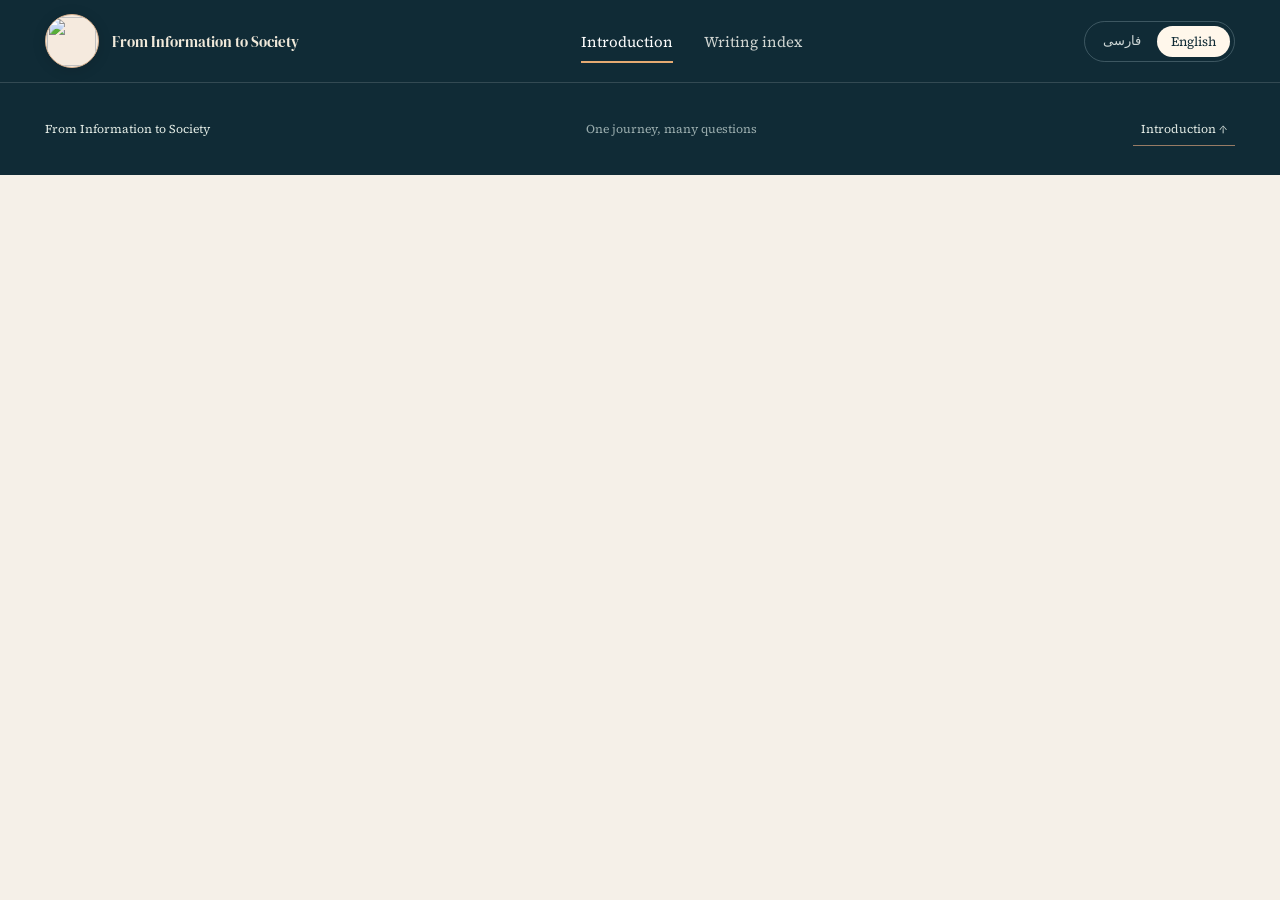
==== index.html @ 1fa1d2f8 "Add files via upload" ====
<!DOCTYPE html>

<html dir="rtl" lang="fa">
<head>
<meta charset="utf-8"/>
<meta content="width=device-width, initial-scale=1" name="viewport"/>
<meta content="#102c37" name="theme-color"/>
<meta content="از اطلاعات تا جامعه — نوشته‌های فارسی و انگلیسی در یک مجموعه پیوسته." name="description"/>

<meta property="og:type" content="website"/>
<meta property="og:site_name" content="From Information to Society | از اطلاعات تا جامعه"/>
<meta property="og:title" content="From Information to Society | از اطلاعات تا جامعه"/>
<meta property="og:description" content="A bilingual journey from information to knowledge, thinking, interaction and society."/>
<meta name="twitter:card" content="summary"/>
<meta name="robots" content="index, follow, max-image-preview:large"/>
<link rel="apple-touch-icon" href="assets/site-icon.png"/>
<title>از اطلاعات تا جامعه | From Information to Society</title>
<link href="https://fonts.googleapis.com" rel="preconnect"/>
<link crossorigin="" href="https://fonts.gstatic.com" rel="preconnect"/>
<link href="https://fonts.googleapis.com/css2?family=DM+Serif+Display&amp;family=Source+Serif+4:opsz,wght@8..60,400;8..60,500;8..60,600&amp;display=swap" rel="stylesheet"/>
<link href="styles.css" rel="stylesheet"/>
<script defer="" src="content/catalog.js"></script>
<script defer="" src="content/intro.js"></script>
<script defer="" src="app.js"></script>
<link href="assets/site-icon.png" rel="icon" type="image/png"/></head>
<body>
<header class="site-header" id="top">
<div class="frame header-inner">
<a aria-label="بازگشت به معرفی" class="mark" href="#/intro/fa" id="home-link"><span class="brand-emblem"><img alt="" decoding="async" height="56" src="assets/brand-header.webp" width="56"/></span>
<span class="mark-words" id="brand-name">از اطلاعات تا جامعه</span>
</a>
<nav aria-label="پیمایش سایت" class="main-nav" id="navigation">
<a data-route="intro" href="#/intro/fa" id="nav-intro">معرفی</a>
<a data-route="library" href="#/library/fa" id="nav-library">فهرست نوشته‌ها</a>
</nav>
<div aria-label="Language / زبان" class="language-switch" role="group">
<button aria-pressed="true" data-lang="fa" type="button">فارسی</button>
<button aria-pressed="false" data-lang="en" type="button">English</button>
</div>
</div>
</header>
<main id="main-content" tabindex="-1">
<section class="reader-page" hidden="" id="reader-page">
<div class="hero-region">
<div aria-hidden="true" class="hero-lines">
<svg preserveaspectratio="xMidYMid slice" role="presentation" viewbox="0 0 1400 670">
<path d="M-70 530C260 80 510 770 830 300S1190 120 1480 440"></path>
<path d="M-70 568C260 118 510 808 830 338S1190 158 1480 478"></path>
<path d="M-70 606C260 156 510 846 830 376S1190 196 1480 516"></path>
<circle cx="830" cy="300" r="5"></circle><circle cx="1150" cy="148" r="5"></circle>
</svg>
</div>
<div class="frame hero-grid">
<div class="hero-copy">
<div class="section-id"><span class="id-line"></span><span id="section-type">معرفی مجموعه</span><span class="id-number" id="section-number">00 /</span></div>
<div class="eyebrow" id="hero-eyebrow"></div>
<h1 id="hero-title"></h1>
<p class="hero-subtitle" id="hero-subtitle"></p>
<div class="hero-actions">
<a class="primary-link" href="#article-start" id="read-action">خواندن متن <span aria-hidden="true">↙</span></a>
<button class="subtle-link" id="copy-link" type="button">پیوند این صفحه <span aria-hidden="true">↗</span></button>
</div>
</div>
<div class="hero-visual">
<div class="poster-overline"><span class="small-sun"></span><span id="poster-label">پوستر اصلی</span><span class="poster-line"></span></div>
<button aria-label="نمایش پوستر در اندازه بزرگ" class="poster-button" id="poster-open" type="button">
<img alt="پوستر فارسی از اطلاعات تا جامعه" height="2048" id="hero-poster" loading="eager" fetchpriority="high" src="assets/poster-fa-preview.webp" width="1756"/>
<span aria-hidden="true" class="zoom-glyph">↗</span>
</button>
<div class="poster-note"><span id="poster-caption">برای دیدن تصویر کامل، انتخاب کنید</span><span aria-hidden="true" class="plus-sign">✳</span></div>
</div>
</div>
<div class="frame hero-bottom"><span class="small-index" id="reader-index">از اطلاعات تا جامعه / معرفی</span><span aria-hidden="true" class="hero-bottom-arc">◉ ――― ◌ ――― ◉</span></div>
</div>
<div class="reading-region" id="article-start">
<div class="frame article-grid">
<article aria-label="متن کامل" class="article-column" id="reader-article">
<div class="article-meta"><span class="article-meta-square"></span><span id="article-heading">متن کامل</span><span class="article-meta-rule"></span><button class="article-poster-link" id="rail-poster" type="button">دیدن پوستر</button></div>
<div class="article-paragraphs" id="article-paragraphs"></div>
<div class="article-ending"><span aria-hidden="true" class="ending-ring"></span><span id="article-end-label">پایان معرفی</span></div>
<div class="reader-next"><a href="#/library/fa" id="all-articles-link">فهرست نوشته‌ها <span aria-hidden="true">↗</span></a></div>
</article>
</div>
</div>
</section>
<section class="library-page" hidden="" id="library-page">
<div class="frame library-wrap">
<div class="library-kicker"><span class="small-sun"></span><span id="library-kicker">نقشه مسیر</span></div>
<h1 id="library-title">فهرست نوشته‌ها</h1>
<p class="library-subtitle" id="library-subtitle">هر نوشته یک مسیر مستقل است. معرفی همیشه در دسترس می‌ماند.</p>
<div class="library-tools"><label for="library-search" id="search-label">جست‌وجو در عنوان‌ها</label><input autocomplete="off" id="library-search" placeholder="جست‌وجو..." type="search"/><span id="library-count"></span></div>
<div class="library-cards" id="library-cards"></div>
<div aria-hidden="true" class="library-end"><span></span><b>◉</b><span></span></div>
</div>
</section>
<section class="missing-page frame" hidden="" id="missing-page"><h1 id="missing-title">این نوشته هنوز منتشر نشده است.</h1><a href="#/library/fa" id="missing-link">فهرست نوشته‌ها</a></section>
</main>
<footer class="site-footer"><div class="frame footer-inner"><span id="footer-brand">از اطلاعات تا جامعه</span><span id="footer-note">یک مسیر، پرسش‌های بسیار</span><a href="#/intro/fa" id="footer-intro">معرفی <span aria-hidden="true">↑</span></a></div></footer>
<dialog aria-label="نمایش پوستر اصلی" id="poster-dialog"><div class="viewer-bar"><span class="viewer-title" id="viewer-title">پوستر اصلی</span><div class="viewer-actions"><button aria-pressed="false" class="viewer-zoom" id="poster-zoom" type="button">بزرگ‌نمایی جزئیات</button><button aria-label="بستن تصویر" class="dialog-close" id="poster-close" type="button">×</button></div></div><div class="viewer-stage" id="viewer-stage"><img alt="" id="dialog-image"/></div></dialog>
<div aria-live="polite" class="message" hidden="" id="message"></div>
</body>
</html>
---- styles.css ----
:root{--ink:#102b36;--ink2:#183e49;--paper:#f5f0e8;--paper2:#eae0d2;--white:#fffdf8;--copper:#bd8053;--copperLight:#e5aa72;--gray:#62727a;--rule:#d7cebf;--arabic:'B Nazanin','BNazanin','Dana',Tahoma,serif;--latin:'Source Serif 4',Georgia,'Times New Roman',serif;--latinDisplay:'DM Serif Display','Bodoni MT',Georgia,serif}
*{box-sizing:border-box}html{scroll-behavior:smooth}body{margin:0;background:var(--paper);color:var(--ink);font-family:var(--arabic)}button,input{font:inherit}button{cursor:pointer}a{color:inherit;text-decoration:none}a:focus-visible,button:focus-visible,input:focus-visible{outline:3px solid var(--copperLight);outline-offset:4px}[hidden]{display:none!important}::selection{background:#bd80537b;color:var(--ink)}.frame{width:min(1370px,calc(100% - clamp(38px,7vw,112px)));margin-inline:auto}.site-header{background:var(--ink);position:relative;z-index:5;border-bottom:1px solid #ffffff25}.header-inner{height:82px;display:flex;align-items:center;gap:clamp(14px,4vw,62px);justify-content:space-between;color:#f0e9da}.mark{display:flex;align-items:center;gap:13px;min-width:0}.mark-words{font-size:15px;font-weight:700;white-space:nowrap}.mark-symbol{width:35px;height:35px;display:grid;place-items:center;position:relative;flex:none}.mark-symbol i{border:1px solid var(--copperLight);border-radius:50%;position:absolute;display:block;width:31px;height:31px}.mark-symbol i:nth-child(2){width:17px;height:17px;opacity:.9}.mark-symbol i:nth-child(3){width:4px;height:4px;background:var(--copperLight);border:0}.main-nav{display:flex;gap:clamp(18px,2.4vw,40px);align-items:center;margin-inline:auto}.main-nav a{font-size:13px;color:#d2d7d3;padding:12px 0;position:relative;white-space:nowrap}.main-nav a.is-current{color:#fff}.main-nav a.is-current:after{content:'';height:2px;background:var(--copperLight);position:absolute;inset-inline:0;bottom:1px}.language-switch{direction:ltr;display:flex;gap:2px;padding:4px;border:1px solid #77909970;border-radius:999px;white-space:nowrap}.language-switch button{background:transparent;color:#ced7d6;border:0;padding:7px 14px;font-family:var(--latin);font-size:13px;border-radius:99px}.language-switch button:first-child{font-family:var(--arabic)}.language-switch button[aria-pressed=true]{background:#fff7eb;color:var(--ink)}.hero-region{position:relative;background:linear-gradient(113deg,#102b36 10%,#183e49 74%,#102b36);color:#fff9ef;overflow:hidden}.hero-region:before{content:'';pointer-events:none;position:absolute;width:590px;height:590px;right:-170px;top:-210px;border:1px solid #c18b5d25;border-radius:50%;box-shadow:0 0 0 90px #8da8aa0a,0 0 0 190px #a0b6bb0a}.hero-lines{position:absolute;inset:0;pointer-events:none;opacity:.58}.hero-lines svg{width:100%;height:100%;min-height:650px}.hero-lines path{fill:none;stroke:#cfa17632;stroke-width:1}.hero-lines circle{fill:#cfa1768e}.hero-grid{display:grid;grid-template-columns:minmax(0,1.12fr) minmax(290px,.88fr);gap:clamp(36px,7.2vw,110px);align-items:center;min-height:620px;padding-block:52px 60px;position:relative}.hero-copy{align-self:center;max-width:650px}.section-id{display:flex;gap:12px;align-items:center;direction:ltr;justify-content:flex-end;font-size:12px;letter-spacing:.03em;color:#c4aa91}.id-line{height:1px;width:30px;background:var(--copperLight)}.id-number{font-family:var(--latin);font-size:12px;color:#8ba1a5}.eyebrow{font-size:13px;color:#e4a778;margin-top:36px;margin-bottom:12px;font-weight:600;letter-spacing:.035em}#hero-title{font-size:clamp(48px,5.1vw,85px);font-weight:900;line-height:1.46;letter-spacing:-.055em;max-width:700px;margin:0;color:#fffaf0;text-wrap:balance}#hero-title:after{content:'';display:block;height:3px;background:linear-gradient(90deg,transparent,var(--copperLight));width:72px;margin-block:18px 0}.hero-subtitle{font-size:clamp(17px,1.55vw,22px);font-weight:400;line-height:2;max-width:570px;margin:22px 0 0;color:#c9d2d0}.hero-actions{display:flex;gap:24px;align-items:center;flex-wrap:wrap;margin-top:36px}.primary-link{background:var(--copperLight);color:var(--ink);font-weight:800;padding:13px 22px;border:1px solid var(--copperLight);border-radius:2px;display:inline-flex;align-items:center;gap:28px;font-size:14px;transition:background .2s}.primary-link:hover{background:#f2c59b}.subtle-link{border:0;border-bottom:1px solid #ffffff4b;padding:10px 0;background:transparent;color:#e8e5dc;display:flex;gap:12px;align-items:center;font-size:13px}.subtle-link:hover{color:white;border-color:var(--copperLight)}.hero-visual{position:relative;min-width:0;max-width:430px;justify-self:center;width:100%}.poster-overline,.poster-note{display:flex;align-items:center;gap:10px;color:#e1b991;font-size:11px;font-weight:600}.poster-overline{margin-bottom:12px}.small-sun{width:9px;height:9px;background:var(--copperLight);border:2px solid var(--ink);outline:1px solid var(--copperLight);border-radius:50%;display:inline-block;flex:none}.poster-line{height:1px;flex:1;background:#c9a4805d}.poster-button{display:block;position:relative;padding:7px;border:1px solid #c69a725d;background:#fff5e9;width:100%;border-radius:2px;box-shadow:22px 25px 60px #091b249c;line-height:0;transition:transform .3s,border-color .3s}.poster-button:hover{transform:translateY(-4px);border-color:var(--copperLight)}.poster-button img{display:block;width:100%;height:auto;object-fit:contain;max-height:476px}.zoom-glyph{position:absolute;bottom:15px;right:15px;width:32px;height:32px;border-radius:50%;background:var(--ink);color:white;display:grid;place-items:center;line-height:1;font-size:21px}.poster-note{justify-content:space-between;margin-top:15px;color:#b3c4c2}.plus-sign{color:var(--copperLight);font-size:18px}.hero-bottom{border-top:1px solid #ffffff22;padding:14px 0 16px;display:flex;justify-content:space-between;gap:12px;align-items:center;position:relative}.small-index{color:#adc1c0;font-size:11px}.hero-bottom-arc{color:#c19168a5;letter-spacing:.17em;font-size:10px;direction:ltr}.reading-region{background:var(--paper);background-image:radial-gradient(ellipse at 8% 13%,#c6a67c18,transparent 40%),radial-gradient(ellipse at 100% 78%,#4169780d,transparent 37%);padding:76px 0 100px}.article-grid{display:grid;grid-template-columns:160px minmax(0,760px) minmax(80px,1fr);gap:clamp(34px,5vw,90px);align-items:start}.reading-rail{position:sticky;top:28px;display:flex;align-items:flex-start;flex-direction:column;gap:16px;color:#72817e}.rail-number{font-family:var(--latinDisplay);font-size:63px;line-height:1;color:#c4a27d}.rail-divider{height:1px;width:66px;background:var(--rule)}.rail-title{font-size:13px;color:var(--ink);font-weight:600}.rail-dots{font-family:var(--latin);font-size:19px;line-height:2.7;color:var(--copper)}.rail-view{border:0;background:transparent;border-bottom:1px solid var(--copper);padding:0 0 5px;font-size:12px;color:var(--ink)}.article-column{min-width:0}.article-meta{display:flex;align-items:center;gap:12px;font-size:12px;font-weight:700;color:#9a734e;margin-bottom:38px}.article-meta-square{height:9px;width:9px;border:1px solid var(--copper);transform:rotate(45deg)}.article-meta-rule{height:1px;flex:1;background:var(--rule)}.article-paragraphs p{font-size:clamp(17px,1.46vw,20px);line-height:2.38;margin:0 0 1.2em;letter-spacing:-.01em;overflow-wrap:anywhere;white-space:pre-wrap}.article-paragraphs p[data-pull=true]{font-weight:750;color:#9d5e36;font-size:clamp(20px,1.85vw,25px);margin-block:1.15em;line-height:2}.inline-latin{font-family:var(--latin)!important;font-size:1.05em;font-weight:500;direction:ltr;unicode-bidi:isolate;letter-spacing:normal}.article-ending{display:flex;align-items:center;gap:14px;margin-top:62px;font-size:12px;color:#87735f}.article-ending:before,.article-ending:after{content:'';height:1px;background:var(--rule);flex:1}.ending-ring{height:17px;width:17px;display:block;border:1px solid var(--copper);border-radius:50%;position:relative}.ending-ring:after{content:'';width:5px;height:5px;position:absolute;left:5px;top:5px;background:var(--copper);border-radius:50%}.reader-next{padding-block:37px;text-align:center}.reader-next a{display:inline-flex;gap:18px;align-items:center;border:1px solid #a58d77;border-radius:1px;padding:13px 24px;font-size:14px;transition:background .2s}.reader-next a:hover{background:var(--paper2)}.reading-empty{position:sticky;top:100px;opacity:.5}.reading-empty svg{width:100%;max-width:210px;fill:none;stroke:#ae976f;stroke-width:1.1}.reading-empty circle{fill:#aa805b}.site-footer{background:var(--ink);color:#e0e9e3}.footer-inner{min-height:92px;display:flex;gap:25px;justify-content:space-between;align-items:center;font-size:12px}.footer-inner span:nth-child(2){color:#9aadae}.footer-inner a{border-bottom:1px solid #977b65;padding:8px}.library-page{background:var(--paper);min-height:72vh;padding:78px 0 100px}.library-wrap{max-width:1180px}.library-kicker{display:flex;gap:13px;align-items:center;font-size:13px;color:#ad6c42}.library-kicker .small-sun{border-color:var(--paper)}.library-wrap h1{font-size:clamp(46px,5.2vw,82px);font-weight:900;letter-spacing:-.055em;line-height:1.5;margin:16px 0}.library-subtitle{color:#64767a;font-size:17px;line-height:1.9;margin:0 0 50px;max-width:800px}.library-tools{border-top:1px solid var(--rule);border-bottom:1px solid var(--rule);padding:15px 0;display:flex;align-items:center;gap:20px;font-size:13px;color:#6e6b60}.library-tools input{border:0;background:#fffaf3;padding:12px 16px;flex:1;min-width:100px;max-width:420px;border-radius:0;color:var(--ink);border-bottom:1px solid #b5aaa0;outline-offset:2px}.library-tools span{margin-inline-start:auto}.library-cards{display:grid;grid-template-columns:repeat(2,minmax(0,1fr));gap:17px;margin-top:33px}.library-card{background:#fffaf3;border:1px solid #e2d5c3;display:flex;min-height:176px;position:relative;overflow:hidden;transition:transform .2s,border-color .2s;flex-direction:column;padding:23px 26px;gap:14px}.library-card:hover{transform:translateY(-3px);border-color:#b67e50}.library-card-head{display:flex;align-items:center;justify-content:space-between;gap:12px;font-size:12px;color:#ae7a54}.library-card-title{font-size:clamp(21px,2.1vw,32px);font-weight:800;line-height:1.6}.library-card-arrow{font-family:var(--latin);font-size:24px;color:#a17c60;position:absolute;bottom:20px;inset-inline-end:24px}.library-card.intro-card{background:var(--ink);color:#fff9f0;border-color:var(--ink)}.library-card.intro-card .library-card-head,.library-card.intro-card .library-card-arrow{color:#dba778}.library-empty{font-size:15px;color:#778382;margin-block:40px}.library-end{display:flex;align-items:center;gap:22px;margin:90px auto 0;max-width:230px;color:var(--copper);justify-content:center}.library-end span{height:1px;background:#c2b19f;flex:1}.missing-page{min-height:58vh;padding-block:100px}.missing-page a{display:inline-flex;margin-top:20px;border-bottom:1px solid}.missing-page h1{font-size:34px;line-height:1.7}.message{position:fixed;bottom:25px;inset-inline-end:25px;background:var(--ink);color:#fff;padding:12px 18px;z-index:50;border:1px solid var(--copper);font-size:13px;box-shadow:0 6px 24px #0003}#poster-dialog{padding:0;border:0;background:#fdf9f1;max-width:min(90vw,980px);max-height:92vh;border-radius:3px;overflow:auto;box-shadow:0 30px 100px #0005}#poster-dialog::backdrop{background:#051923e8}#poster-dialog img{display:block;width:auto;height:auto;max-width:calc(90vw - 20px);max-height:none;margin:auto}.dialog-close{position:sticky;float:right;z-index:2;top:10px;margin:10px;border:0;border-radius:50%;background:var(--ink);color:#fff;height:39px;width:39px;font-size:24px;line-height:1}body[dir=ltr]{font-family:var(--latin)}body[dir=ltr] .mark-words{font-family:var(--latinDisplay);font-size:15px;font-weight:400}body[dir=ltr] .main-nav a{font-family:var(--latin);font-size:15px}body[dir=ltr] .eyebrow{font-family:var(--latin);letter-spacing:.19em;text-transform:uppercase}body[dir=ltr] #hero-title{font-family:var(--latinDisplay);font-size:clamp(49px,5.1vw,84px);line-height:1.08;letter-spacing:-.025em;font-weight:400}body[dir=ltr] .hero-subtitle{font-family:var(--latin);font-size:clamp(21px,2vw,27px);line-height:1.45}body[dir=ltr] .article-paragraphs p{font-family:var(--latin);font-size:clamp(19px,1.55vw,22px);line-height:1.76;letter-spacing:0;margin-bottom:1.28em}body[dir=ltr] .article-paragraphs p[data-pull=true]{font-family:var(--latinDisplay);font-weight:400;font-size:clamp(23px,2.2vw,31px);line-height:1.3}body[dir=ltr] .library-wrap h1{font-family:var(--latinDisplay);font-weight:400;line-height:1.16;letter-spacing:-.014em}body[dir=ltr] .library-card-title{font-family:var(--latinDisplay);font-weight:400;line-height:1.3}body[dir=ltr] .library-subtitle{font-family:var(--latin);font-size:19px}
@media(max-width:1050px){.hero-grid{gap:38px;min-height:520px}.article-grid{grid-template-columns:95px minmax(0,1fr);gap:35px}.reading-empty{display:none}.rail-number{font-size:45px}.hero-grid{grid-template-columns:minmax(0,1fr) minmax(280px,.8fr)}}
@media(max-width:750px){.frame{width:calc(100% - 36px)}.header-inner{height:auto;min-height:66px;gap:10px;flex-wrap:wrap;padding-block:10px}.mark{flex:1}.mark-symbol{width:28px;height:28px}.mark-symbol i{width:27px;height:27px}.mark-symbol i:nth-child(2){width:13px;height:13px}.mark-words{font-size:12px}.language-switch button{padding:6px 10px;font-size:11px}.main-nav{order:3;width:100%;gap:28px;justify-content:center;margin:2px auto 0}.main-nav a{font-size:12px;padding:8px 0}body[dir=ltr] .main-nav a{font-size:13px}.hero-grid{grid-template-columns:1fr;gap:28px;padding-block:32px 40px}.section-id{font-size:11px}.eyebrow{margin-top:27px}.hero-copy #hero-title{font-size:clamp(40px,10.7vw,66px);line-height:1.35}.hero-subtitle{margin:16px 0 0;font-size:16px;line-height:1.85}.hero-actions{gap:21px;margin-top:24px}.primary-link{padding:11px 16px;font-size:13px}.subtle-link{font-size:12px}.hero-visual{max-width:380px;width:100%;justify-self:center}.poster-button img{max-height:none}.hero-bottom-arc{display:none}.reading-region{padding:43px 0 50px}.article-grid{display:block}.reading-rail{position:static;flex-direction:row;gap:9px;align-items:center;margin-bottom:22px}.rail-number{font-size:32px}.rail-divider{width:20px}.rail-dots{display:none}.rail-view{margin-inline-start:auto}.article-meta{margin-bottom:22px}.article-paragraphs p{font-size:17px;line-height:2.22;margin-bottom:1.25em}.article-paragraphs p[data-pull=true]{font-size:20px}.article-ending{margin-top:45px}.footer-inner{flex-wrap:wrap;padding:19px 0;min-height:70px}.footer-inner span:nth-child(2){display:none}.library-page{padding:44px 0 65px}.library-wrap h1{font-size:44px}.library-subtitle{font-size:15px}.library-tools{display:grid;grid-template-columns:1fr auto;gap:10px}.library-tools input{grid-row:2;grid-column:1 / -1;width:100%;max-width:none}.library-cards{grid-template-columns:1fr;gap:12px}.library-card{min-height:155px;padding:19px 20px}body[dir=ltr] .hero-copy #hero-title{font-size:clamp(48px,10vw,66px);line-height:1.08}body[dir=ltr] .article-paragraphs p{font-size:19px;line-height:1.74}body[dir=ltr] .library-wrap h1{font-size:47px}}
@media(prefers-reduced-motion:reduce){html{scroll-behavior:auto}*{animation:none!important;transition:none!important}}

/* V3: editorial refinement based on actual reading and lightbox screenshots. */
.article-grid{display:block;max-width:850px;margin-inline:auto}
.article-column{max-width:760px;margin-inline:auto}
.article-meta{margin-bottom:24px;gap:14px}
.article-poster-link{border:0;border-bottom:1px solid var(--copper);color:var(--ink);background:transparent;padding:7px 2px;font-size:12px;white-space:nowrap;margin-inline-start:3px}
.article-poster-link:hover{color:#a46a41}
body[dir=rtl] .article-paragraphs p{line-height:1.82;margin-block:0 0.95em;letter-spacing:-.006em}
body[dir=rtl] .article-paragraphs p[data-pull=true]{line-height:1.65;margin-block:0.95em}
body[dir=ltr] .article-paragraphs p{line-height:1.68;margin-bottom:1.05em}
/* Poster viewer opens in full-fit mode. User explicitly requests detail zoom when needed. */
#poster-dialog{position:fixed;inset:0;box-sizing:border-box;margin:auto;width:min(96vw,1220px);height:min(94dvh,1060px);max-width:none;max-height:none;overflow:hidden;background:#122c35;color:#f8efe3;border:1px solid #bd805390;border-radius:8px;box-shadow:0 28px 90px #0008;padding:0}
#poster-dialog::backdrop{background:#071d27e8;backdrop-filter:blur(5px)}
#poster-dialog .viewer-bar{position:relative;z-index:2;display:flex;align-items:center;justify-content:space-between;gap:12px;padding:10px 18px;background:#122c35;border-bottom:1px solid #ffffff24;min-height:56px}
#poster-dialog .viewer-title{font-size:13px;color:#f9eee0;font-weight:600}
#poster-dialog .viewer-actions{display:flex;align-items:center;gap:10px}
#poster-dialog .viewer-zoom{border:1px solid #bc8a63;background:transparent;color:#f9eee0;font-size:12px;padding:7px 13px;border-radius:4px;white-space:nowrap}
#poster-dialog .viewer-zoom:hover{background:#ffffff16}
#poster-dialog .dialog-close{position:static;float:none;flex:none;top:auto;margin:0;width:37px;height:37px;font-size:24px;line-height:1;border:1px solid #ffffff39;background:#244451;border-radius:50%;display:grid;place-items:center}
#poster-dialog .viewer-stage{width:100%;height:calc(100% - 56px);overflow:auto;display:flex;align-items:center;justify-content:center;padding:12px;overscroll-behavior:contain}
#poster-dialog .viewer-stage img{display:block;width:auto;height:auto;max-width:100%;max-height:100%;object-fit:contain;flex:none;margin:auto}
#poster-dialog.is-zoomed .viewer-stage{display:block;overflow:auto;text-align:center}
#poster-dialog.is-zoomed .viewer-stage img{display:block;width:min(1580px,190vw);max-width:none;max-height:none;height:auto;margin:0 auto}
/* Remove nonsemantic faux scientific brand mark: typographic wordmark is the identity until a genuine symbol is designed. */
.mark-words{font-weight:700}
@media(max-width:750px){
 .article-grid{display:block}.article-column{width:100%;max-width:100%}
 body[dir=rtl] .article-paragraphs p{font-size:17px;line-height:1.78;margin-bottom:.94em}
 body[dir=rtl] .article-paragraphs p[data-pull=true]{line-height:1.62;margin-block:.9em}
 #poster-dialog{width:100vw;height:100dvh;border:0;border-radius:0}
 #poster-dialog .viewer-bar{padding:8px 12px}
 #poster-dialog .viewer-stage{padding:6px}
 #poster-dialog.is-zoomed .viewer-stage img{width:175vw}
}

/* V4 — Font requirement: user-requested B Nazanin, with Dana second.
   Local fonts are used when present on the visitor's device. No unlicensed
   font files are distributed with this website. */
body[dir="rtl"] {font-family:var(--arabic)}
body[dir="rtl"] .article-paragraphs p {
  font-family:var(--arabic);
  font-size:clamp(20px,1.72vw,23px);
  line-height:1.53;
  margin-bottom:.80em;
  letter-spacing:0;
}
body[dir="rtl"] .article-paragraphs p[data-pull="true"] {
  font-family:var(--arabic);
  font-size:clamp(22px,1.95vw,26px);
  line-height:1.48;
  margin-block:.92em;
}
body[dir="rtl"] .inline-latin {font-family:var(--latin)!important}
body[dir="rtl"] #hero-title {line-height:1.24;letter-spacing:normal}
body[dir="rtl"] .hero-subtitle {line-height:1.6}
@media(max-width:750px) {
  body[dir="rtl"] .article-paragraphs p {font-size:20px;line-height:1.58;margin-bottom:.78em}
  body[dir="rtl"] .article-paragraphs p[data-pull="true"] {font-size:23px;line-height:1.47}
}

/* V5 — provisional mark from the user's three proposed logo concepts.
   Original artwork is reused; no original poster or author text is altered. */
.brand-emblem{display:inline-grid;place-items:center;inline-size:54px;block-size:54px;flex:none;overflow:hidden;border-radius:50%;background:#f5eade;border:1px solid #d6b08e;box-shadow:0 2px 14px #0002}
.brand-emblem img{inline-size:49px;block-size:49px;object-fit:contain;display:block}
.mark:focus-visible .brand-emblem{outline:2px solid #f7c48c;outline-offset:3px}
@media (max-width:750px){.brand-emblem{inline-size:42px;block-size:42px}.brand-emblem img{inline-size:39px;block-size:39px}.mark{gap:8px}}
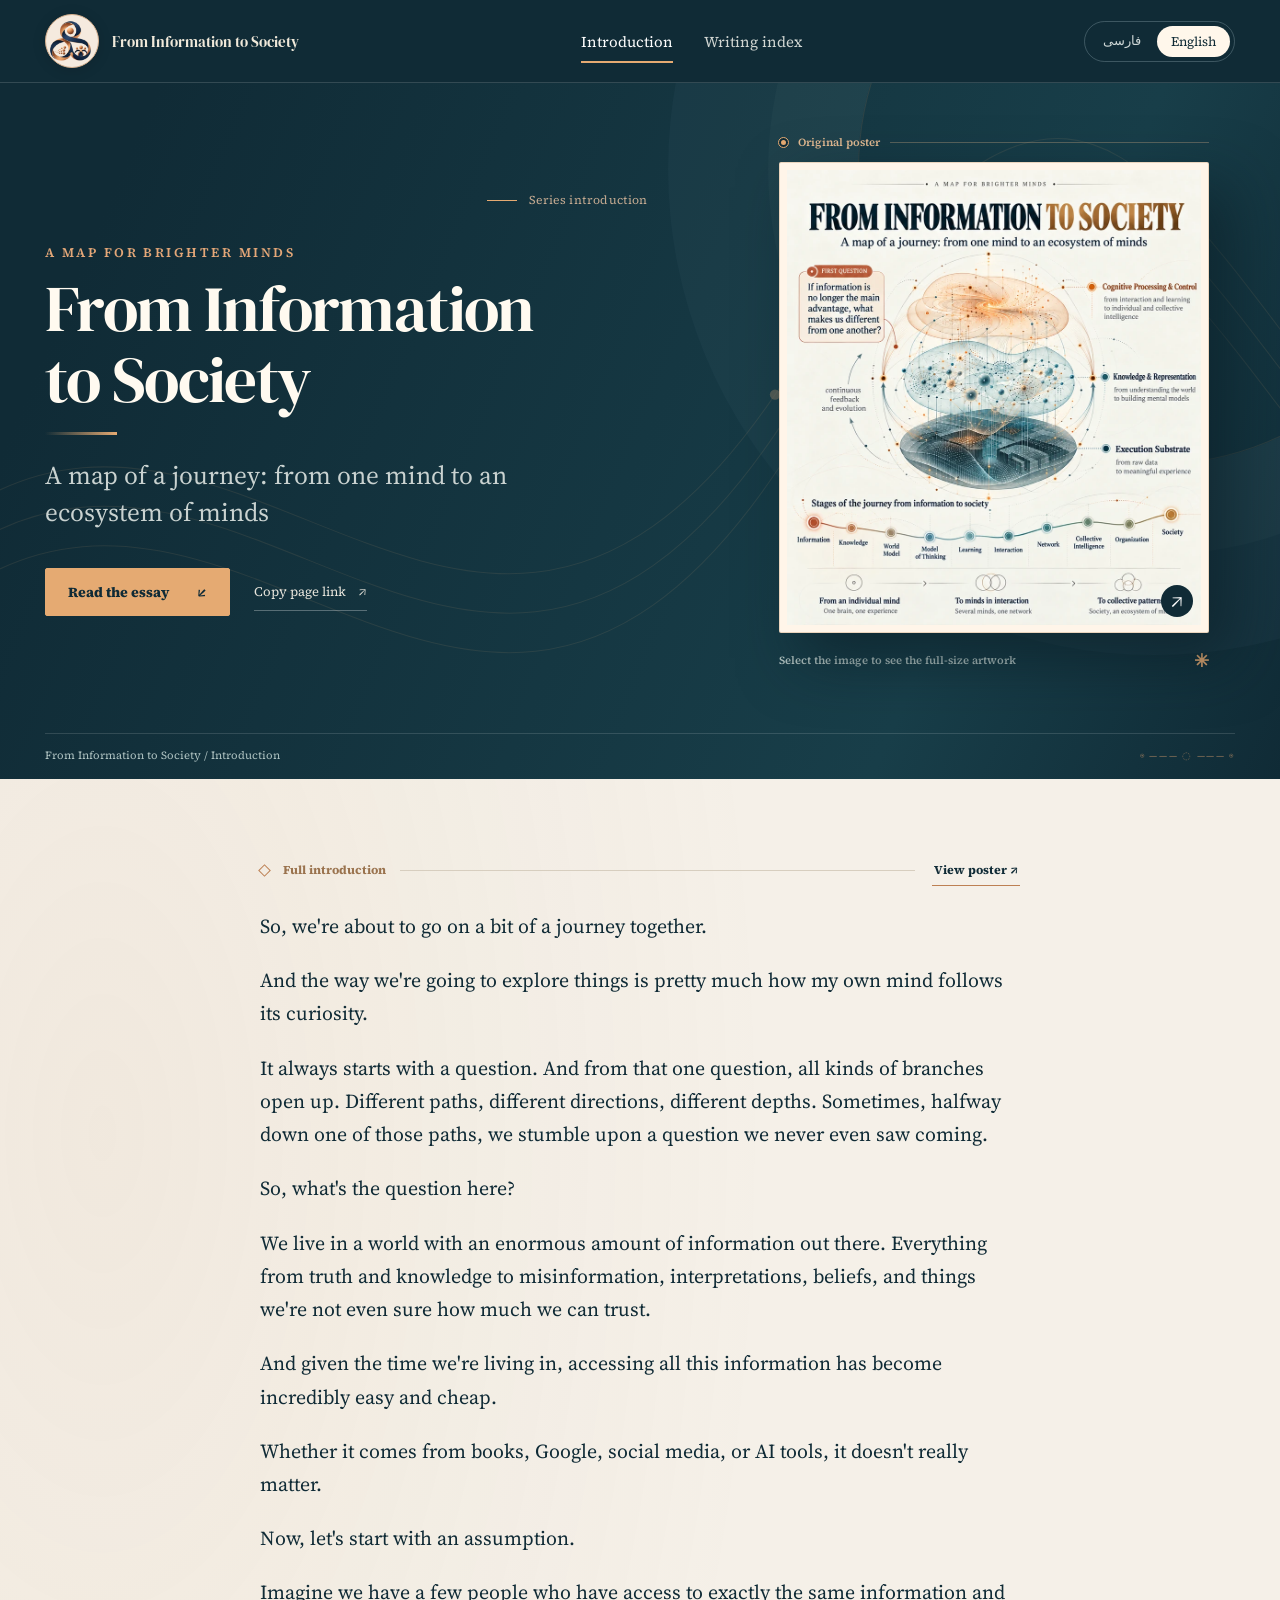
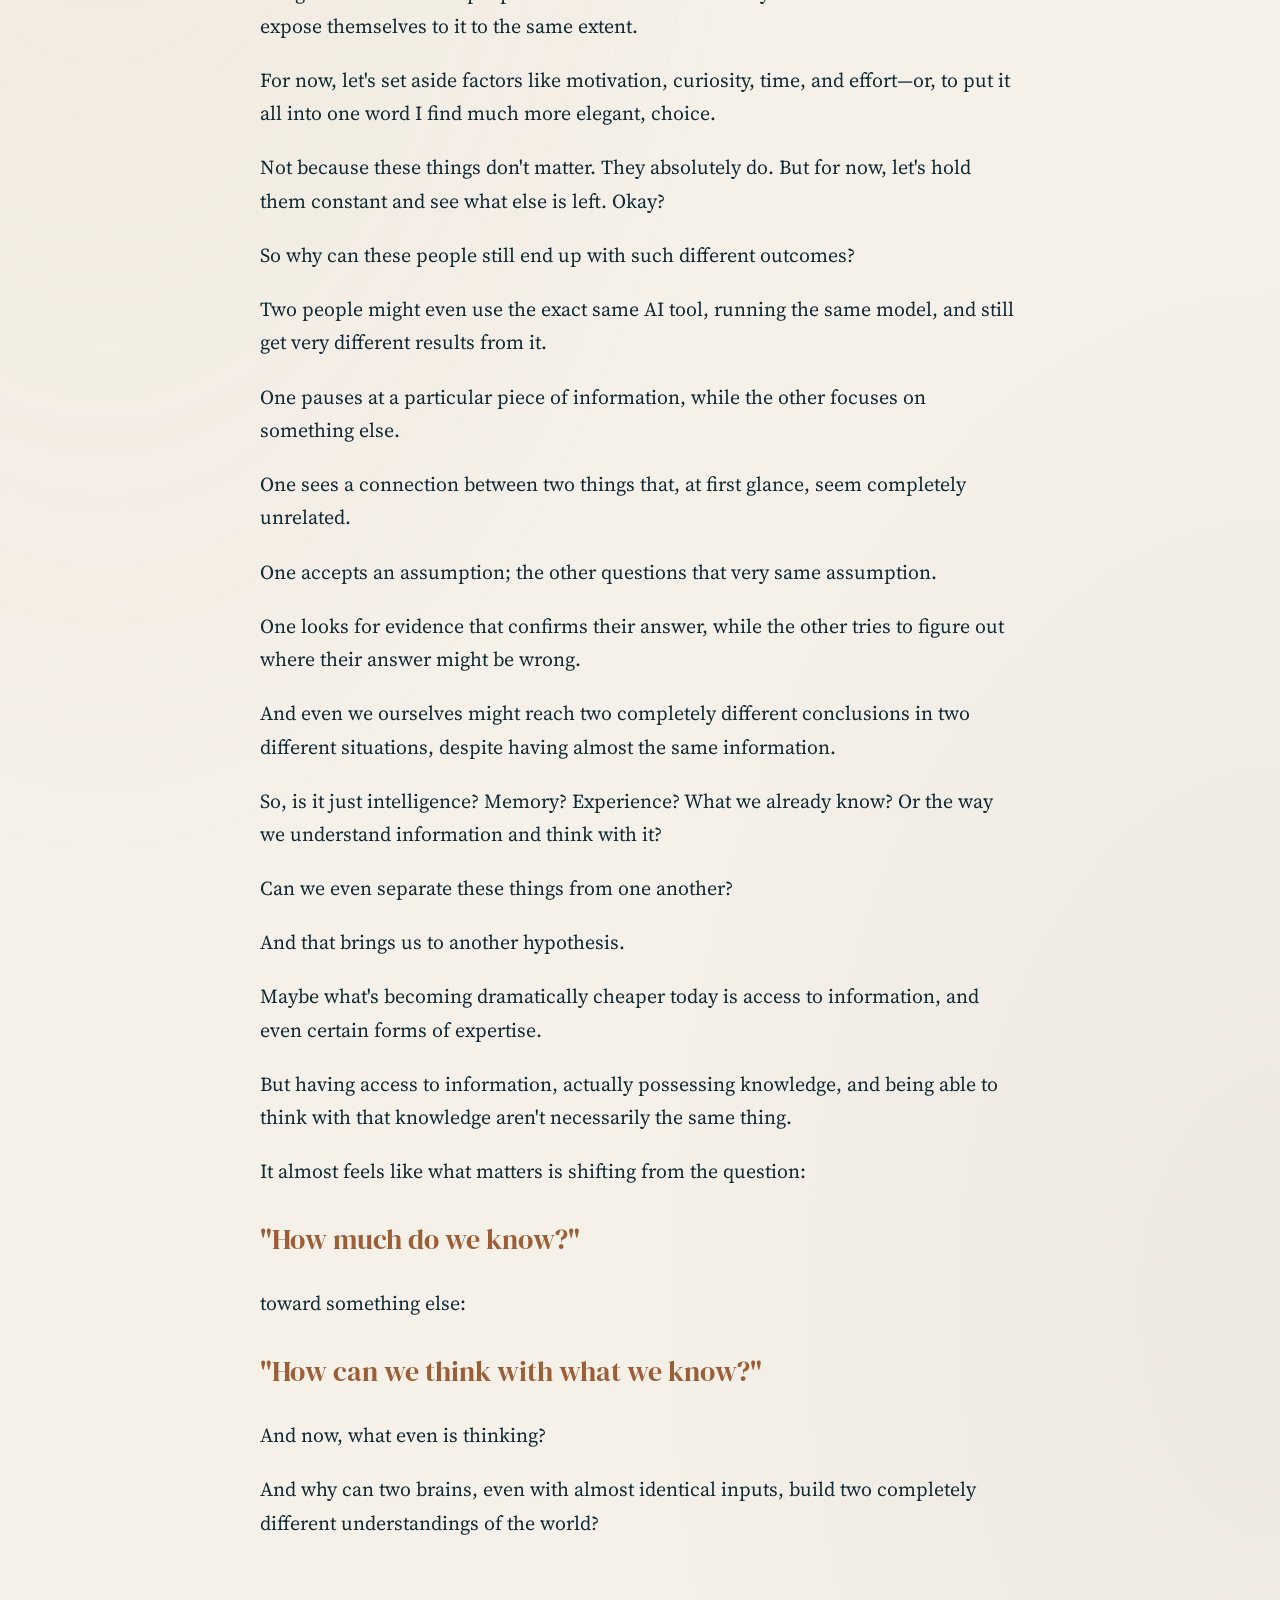
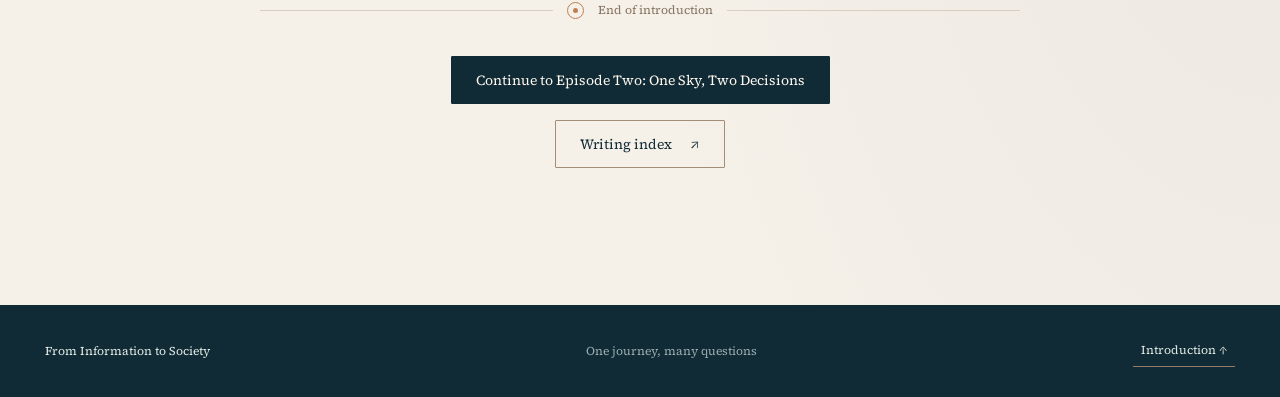
==== commit 02c2accd: "Publish bilingual Episode 02 and cognitive atlas (V8.2)" ====
--- a/index.html
+++ b/index.html
@@ -78,7 +78,7 @@
 <div class="article-meta"><span class="article-meta-square"></span><span id="article-heading">متن کامل</span><span class="article-meta-rule"></span><button class="article-poster-link" id="rail-poster" type="button">دیدن پوستر</button></div>
 <div class="article-paragraphs" id="article-paragraphs"></div>
 <div class="article-ending"><span aria-hidden="true" class="ending-ring"></span><span id="article-end-label">پایان معرفی</span></div>
-<div class="reader-next"><a href="#/library/fa" id="all-articles-link">فهرست نوشته‌ها <span aria-hidden="true">↗</span></a></div>
+<div class="reader-next"><a class="journey-next" id="next-episode-link" href="#/episode/02/fa" hidden>اپیزود دوم</a><a href="#/library/fa" id="all-articles-link">فهرست نوشته‌ها <span aria-hidden="true">↗</span></a></div>
 </article>
 </div>
 </div>
--- a/styles.css
+++ b/styles.css
@@ -69,3 +69,189 @@
 .brand-emblem img{inline-size:49px;block-size:49px;object-fit:contain;display:block}
 .mark:focus-visible .brand-emblem{outline:2px solid #f7c48c;outline-offset:3px}
 @media (max-width:750px){.brand-emblem{inline-size:42px;block-size:42px}.brand-emblem img{inline-size:39px;block-size:39px}.mark{gap:8px}}
+
+
+/* V8 — Restore the editorial composition of the Persian introduction.
+   The previous 7.6ch width generated four awkward lines.  Two
+   visually balanced lines are intended, like the English hero. */
+body[dir="rtl"] .hero-grid{
+  grid-template-columns:minmax(0,1.12fr) minmax(290px,.88fr);
+  gap:clamp(36px,7.2vw,110px);
+  min-height:620px;
+}
+body[dir="rtl"] .hero-copy{
+  max-width:650px;
+}
+body[dir="rtl"] #hero-title{
+  width:100%;
+  max-width:390px;
+  font-size:clamp(57px,4.9vw,78px);
+  font-weight:900;
+  line-height:1.25;
+  letter-spacing:0;
+  white-space:normal;
+  overflow-wrap:normal;
+  word-break:normal;
+  text-wrap:balance;
+  margin:0;
+}
+body[dir="rtl"] .hero-subtitle{
+  max-width:560px;
+  font-size:clamp(18px,1.58vw,23px);
+  line-height:1.65;
+  margin-top:20px;
+}
+body[dir="rtl"] .hero-actions{margin-top:32px}
+body[dir="rtl"] .hero-visual{max-width:430px;justify-self:center}
+body[dir="rtl"] .poster-button img{max-height:476px}
+/* Embedded English terms are one typographic step smaller than Persian text. */
+body[dir="rtl"] .article-paragraphs .inline-latin{
+  font-family:var(--latin)!important;
+  font-size:.88em;
+  font-weight:500;
+  line-height:1;
+  letter-spacing:0;
+  unicode-bidi:isolate;
+}
+@media (max-width:1050px){
+  body[dir="rtl"] .hero-grid{
+    grid-template-columns:minmax(0,1fr) minmax(280px,.8fr);
+    gap:38px;
+    min-height:520px;
+  }
+  body[dir="rtl"] #hero-title{
+    max-width:355px;
+    font-size:clamp(51px,5.5vw,68px);
+  }
+}
+@media (max-width:750px){
+  body[dir="rtl"] .hero-grid{
+    grid-template-columns:1fr;
+    gap:28px;
+    min-height:auto;
+  }
+  body[dir="rtl"] .hero-copy #hero-title{
+    max-width:min(100%,300px);
+    font-size:clamp(40px,10.7vw,62px);
+    line-height:1.2;
+  }
+  body[dir="rtl"] .hero-subtitle{
+    font-size:17px;
+    line-height:1.72;
+    margin-top:16px;
+  }
+  body[dir="rtl"] .hero-actions{margin-top:24px}
+  body[dir="rtl"] .hero-visual{max-width:380px}
+  body[dir="rtl"] .article-paragraphs .inline-latin{font-size:.9em}
+}
+
+
+/* V9 — INTRODUCTION HERO ONLY / Persian.
+   Scope: the introduction has an empty #section-number; numbered episodes do not.
+   Keep English, reader, navigation, poster viewer, and future episodes unchanged.
+   Restore the hero's editorial weight via typography and two-column proximity,
+   without inserting symbols or rewriting the author's text. */
+@media (min-width:1051px) {
+  body[dir="rtl"] #reader-page:has(#section-number:empty) .hero-grid {
+    grid-template-columns:minmax(0,1.06fr) minmax(320px,.94fr);
+    column-gap:clamp(40px,4.25vw,70px);
+  }
+  body[dir="rtl"] #reader-page:has(#section-number:empty) #hero-title {
+    max-width:560px;
+    font-size:clamp(79px,6.1vw,100px);
+    line-height:1.19;
+    text-wrap:balance;
+  }
+  body[dir="rtl"] #reader-page:has(#section-number:empty) .hero-visual {
+    justify-self:start; /* RTL start brings the poster toward the copy. */
+  }
+}
+@media (min-width:751px) and (max-width:1050px) {
+  body[dir="rtl"] #reader-page:has(#section-number:empty) .hero-grid {
+    grid-template-columns:minmax(0,1fr) minmax(260px,.88fr);
+    gap:clamp(24px,3vw,32px);
+    min-height:520px;
+  }
+  body[dir="rtl"] #reader-page:has(#section-number:empty) #hero-title {
+    max-width:430px;
+    font-size:clamp(61px,7.5vw,79px);
+    line-height:1.2;
+    text-wrap:balance;
+  }
+  body[dir="rtl"] #reader-page:has(#section-number:empty) .hero-visual {justify-self:start}
+}
+@media (max-width:750px) {
+  body[dir="rtl"] #reader-page:has(#section-number:empty) .hero-grid {
+    grid-template-columns:1fr;
+    gap:28px;
+    min-height:auto;
+  }
+  body[dir="rtl"] #reader-page:has(#section-number:empty) .hero-copy #hero-title {
+    max-width:100%;
+    font-size:clamp(43px,10.7vw,62px);
+    line-height:1.2;
+    text-wrap:balance;
+  }
+  body[dir="rtl"] #reader-page:has(#section-number:empty) .hero-visual {
+    justify-self:center;
+    max-width:380px;
+  }
+}
+
+
+/* V8.0 — Episode Two publication. Additive styling; existing V7 intro remains untouched. */
+body[data-page="episode"] .hero-copy #hero-title {text-wrap:balance}
+body[dir="rtl"][data-page="episode"] .hero-copy #hero-title{max-width:560px;font-size:clamp(48px,4.7vw,76px);line-height:1.26}
+body[dir="ltr"][data-page="episode"] .hero-copy #hero-title{font-size:clamp(46px,4.8vw,78px);line-height:1.08}
+body[data-page="episode"] .eyebrow{letter-spacing:normal}
+body[data-page="episode"] .hero-subtitle{max-width:570px}
+body[data-page="episode"] .article-paragraphs{font-variant-numeric:proportional-nums}
+body[data-page="episode"] .article-paragraphs .episode-section-heading{
+  font-weight:750;line-height:1.65;color:var(--ink);margin:2.3em 0 .8em;
+  padding-block-start:0.95em;border-top:1px solid var(--rule);font-size:clamp(25px,2.5vw,33px);
+  text-wrap:pretty;overflow-wrap:break-word;
+}
+body[dir="ltr"][data-page="episode"] .article-paragraphs .episode-section-heading{
+  font-family:var(--latinDisplay);font-weight:400;line-height:1.3;font-size:clamp(27px,2.55vw,37px);
+}
+body[dir="rtl"][data-page="episode"] .article-paragraphs .episode-section-heading{font-family:var(--arabic)}
+body[data-page="episode"] .article-paragraphs p[data-pull="true"]{color:#975e3b}
+body[data-page="episode"] .article-paragraphs strong{font-weight:750}
+body[data-page="episode"] .article-paragraphs em{font-style:italic}
+body[dir="rtl"][data-page="episode"] .article-paragraphs em{font-style:normal}
+body[data-page="episode"] .atlas-figure{margin:2.3em 0 2.6em;padding:0;max-width:100%;}
+body[data-page="episode"] .atlas-open{
+  position:relative;display:block;width:100%;margin:0;border:1px solid #dccfc0;
+  padding:clamp(5px,.9vw,11px);border-radius:3px;background:#f8f6f0;
+  box-shadow:0 10px 28px #233f4808;cursor:zoom-in;transition:border-color .2s ease;
+}
+body[data-page="episode"] .atlas-open:hover{border-color:#b77c55}
+body[data-page="episode"] .atlas-open img{width:100%;height:auto;display:block;object-fit:contain}
+body[data-page="episode"] .atlas-enlarge-icon{
+  position:absolute;inset-block-end:14px;inset-inline-end:14px;display:grid;place-items:center;
+  width:32px;height:32px;border-radius:50%;background:#17333bd9;color:#fff;
+  font-family:var(--latin);font-size:18px;line-height:1;
+}
+body[data-page="episode"] .atlas-figure figcaption{
+  font-size:clamp(14px,1.3vw,17px);color:#687b7b;text-align:center;line-height:1.6;
+  margin-block:12px 0;padding-inline:12px;
+}
+body[dir="ltr"][data-page="episode"] .atlas-figure figcaption{font-family:var(--latin)}
+.library-card-body{display:flex;align-items:center;justify-content:space-between;gap:18px;min-width:0;flex:1}
+.library-card-title{display:block;overflow-wrap:anywhere}
+.library-card-thumb{width:76px;height:95px;object-fit:cover;object-position:center top;border:1px solid #b9a994;border-radius:2px;flex:none;box-shadow:0 3px 14px #101c1f24}
+.reader-next .journey-next{display:flex;justify-content:center;width:fit-content;max-width:100%;margin:0 auto 16px;background:var(--ink);color:#fff8ef;border-color:var(--ink);text-align:center}
+.reader-next .journey-next:hover{background:#244954}
+@media(max-width:750px){
+ body[data-page="episode"] .hero-copy #hero-title,
+ body[dir="rtl"][data-page="episode"] .hero-copy #hero-title{font-size:clamp(42px,10.2vw,59px);max-width:100%}
+ body[data-page="episode"] .article-paragraphs .episode-section-heading{margin:1.75em 0 .6em;font-size:27px}
+ body[data-page="episode"] .atlas-figure{margin:1.65em -1px 1.95em}
+ body[data-page="episode"] .atlas-figure figcaption{font-size:14px}
+ .library-card-body{gap:10px}
+ .library-card-thumb{width:68px;height:85px}
+}
+@media (prefers-reduced-motion:reduce){body[data-page="episode"] .atlas-open{transition:none}}
+
+/* Keep card navigation unobstructed: image thumbnails take the arrow's corner. */
+.library-card:has(.library-card-thumb) .library-card-arrow{display:none}
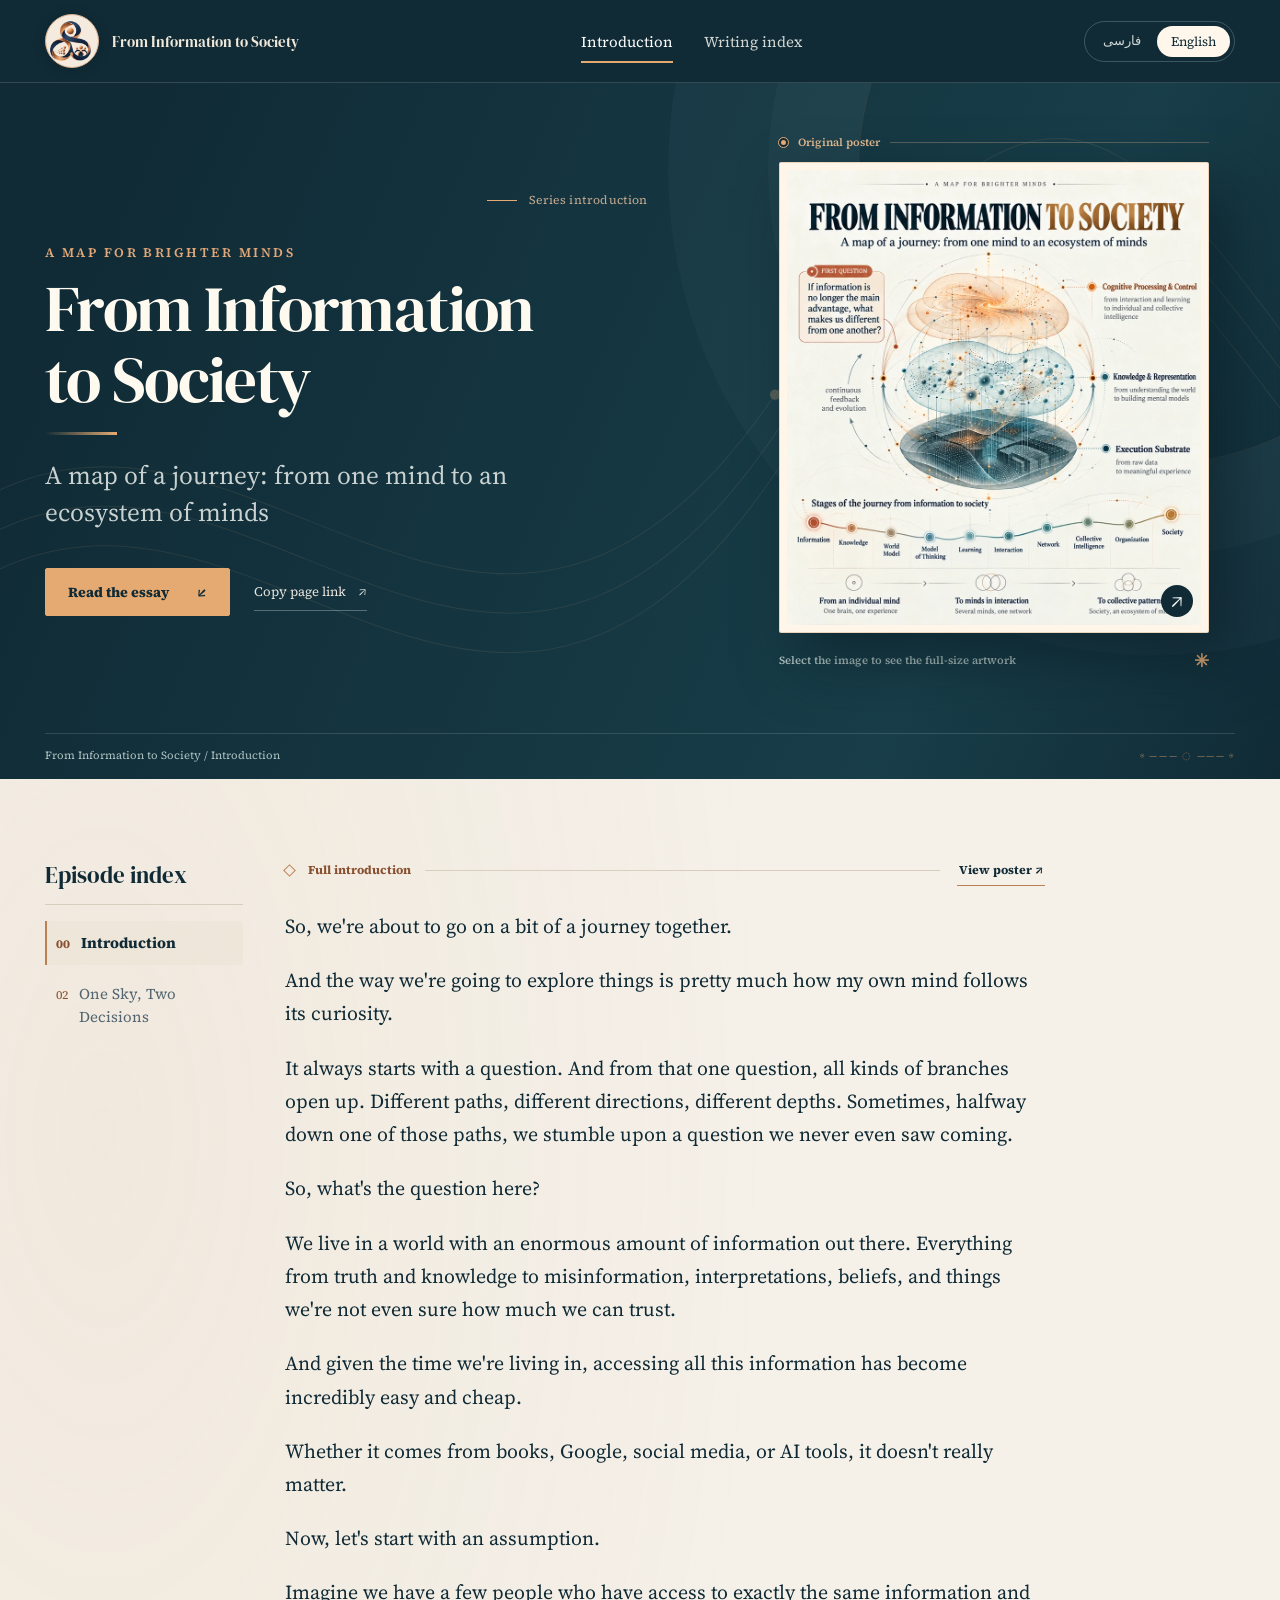
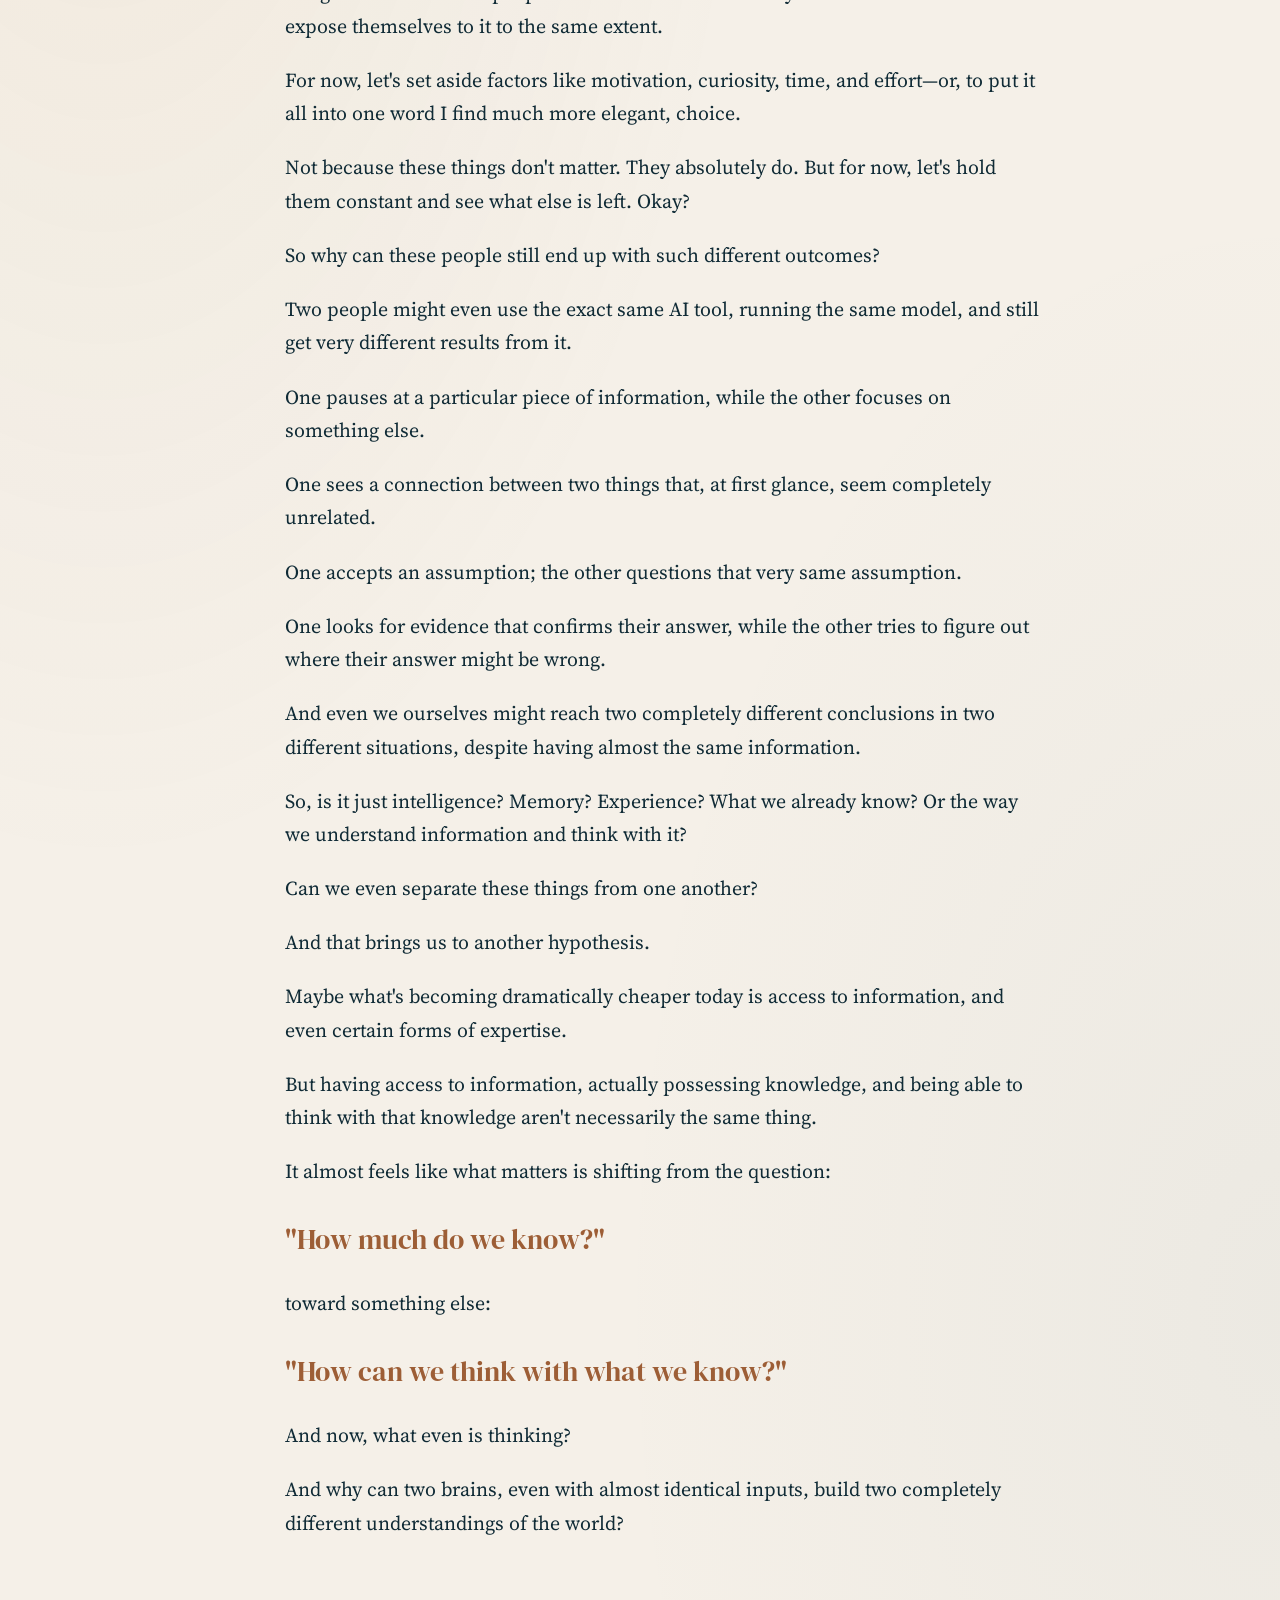
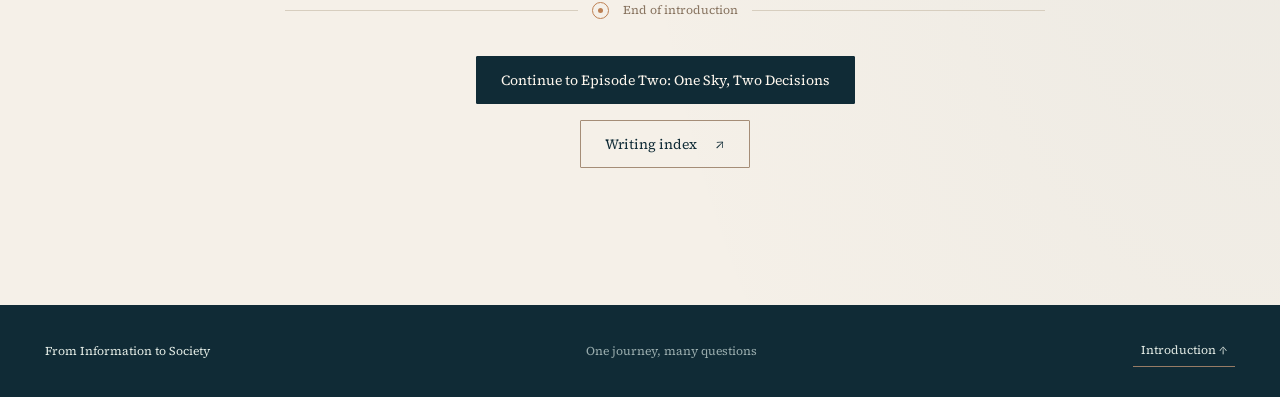
==== commit 0e61b134: "Improve bilingual typography, bidi isolation and episode navigation (V9.0)" ====
--- a/index.html
+++ b/index.html
@@ -24,6 +24,7 @@
 <script defer="" src="app.js"></script>
 <link href="assets/site-icon.png" rel="icon" type="image/png"/></head>
 <body>
+<button class="skip-to-main" id="skip-to-main" type="button">رفتن به محتوای اصلی</button>
 <header class="site-header" id="top">
 <div class="frame header-inner">
 <a aria-label="بازگشت به معرفی" class="mark" href="#/intro/fa" id="home-link"><span class="brand-emblem"><img alt="" decoding="async" height="56" src="assets/brand-header.webp" width="56"/></span>
@@ -74,6 +75,13 @@
 </div>
 <div class="reading-region" id="article-start">
 <div class="frame article-grid">
+<aside class="reader-toc" aria-label="فهرست قسمت‌های مجموعه" id="reader-toc">
+  <button type="button" class="toc-toggle" id="toc-toggle" aria-expanded="false" aria-controls="toc-navigation">فهرست نوشته‌ها</button>
+  <nav class="toc-navigation" id="toc-navigation" aria-labelledby="toc-title">
+    <p class="toc-title" id="toc-title">فهرست نوشته‌ها</p>
+    <ol class="toc-list" id="toc-list"></ol>
+  </nav>
+</aside>
 <article aria-label="متن کامل" class="article-column" id="reader-article">
 <div class="article-meta"><span class="article-meta-square"></span><span id="article-heading">متن کامل</span><span class="article-meta-rule"></span><button class="article-poster-link" id="rail-poster" type="button">دیدن پوستر</button></div>
 <div class="article-paragraphs" id="article-paragraphs"></div>
--- a/styles.css
+++ b/styles.css
@@ -255,3 +255,89 @@
 
 /* Keep card navigation unobstructed: image thumbnails take the arrow's corner. */
 .library-card:has(.library-card-thumb) .library-card-arrow{display:none}
+
+
+/* V9 — coherent reading system. INTRO and EPISODE paragraphs share the existing
+   exact CSS baseline. This addition changes only the adjacent navigation, bidi
+   isolation and accessibility, never the author's established text metrics. */
+.article-grid{
+  display:grid;max-width:none;
+  grid-template-columns:minmax(172px,198px) minmax(0,760px) minmax(0,1fr);
+  gap:clamp(24px,3.3vw,56px);
+}
+.reader-toc{
+  min-width:0;position:sticky;top:28px;
+  max-height:calc(100dvh - 48px);overflow-y:auto;overscroll-behavior:contain;
+  padding-block:5px 12px;
+  scrollbar-width:thin;
+}
+.toc-title{
+  font-family:var(--arabic);font-size:clamp(17px,1.5vw,20px);
+  font-weight:750;line-height:1.6;color:var(--ink);
+  margin:0 0 16px;padding-block-end:13px;border-bottom:1px solid var(--rule);
+}
+body[dir="ltr"] .toc-title{font-family:var(--latinDisplay);font-size:23px;font-weight:400;line-height:1.35}
+.toc-list{list-style:none;padding:0;margin:0;display:grid;gap:7px}
+.toc-item{min-width:0}
+.toc-link{
+  display:flex;align-items:baseline;gap:11px;min-height:44px;
+  padding:10px 9px;border-inline-start:2px solid transparent;
+  color:#526570;font-size:16px;line-height:1.55;transition:color .16s,border-color .16s;
+}
+.toc-link:hover{color:var(--ink);background:#e7ded120}
+.toc-item.is-current .toc-link{
+  color:var(--ink);font-weight:750;border-inline-start-color:var(--copper);
+  background:#e1d1be30;
+}
+.toc-number{flex:none;font-family:var(--latin);font-size:.8em;color:var(--copper);font-variant-numeric:tabular-nums;direction:ltr;unicode-bidi:isolate}
+body[dir="rtl"] .toc-number{font-family:var(--arabic)}
+.toc-item-label{flex:1;min-width:0;overflow-wrap:break-word}
+body[dir="ltr"] .toc-link{font-family:var(--latin);font-size:15px}
+.toc-toggle{display:none}
+/* Semantic LTR islands inside Persian. The isolated unit contains code+digits,
+   or an entire parenthesized English phrase, rather than individual words. */
+body[dir="rtl"] .article-paragraphs bdi.inline-latin{
+  font-family:var(--latin)!important;
+  font-size:.88em;font-weight:500;line-height:inherit;
+  unicode-bidi:isolate;direction:ltr;letter-spacing:normal;
+}
+body[dir="rtl"] .article-paragraphs bdi.inline-latin[lang="en"]{font-style:normal}
+.skip-to-main{
+  position:fixed;inset-block-start:8px;inset-inline-start:12px;z-index:99;
+  transform:translateY(-200%);padding:10px 15px;min-height:44px;
+  border:2px solid var(--copper);background:var(--white);color:var(--ink);
+  box-shadow:0 6px 18px #102b3640;
+}
+.skip-to-main:focus-visible{transform:translateY(0)}
+@media(max-width:990px){
+  .article-grid{display:block}
+  .reader-toc{
+    position:static;max-height:none;overflow:visible;
+    margin-block:0 28px;padding:0;border:1px solid var(--rule);
+    background:#fffaf3;
+  }
+  .toc-toggle{
+    display:flex;align-items:center;justify-content:space-between;
+    inline-size:100%;min-height:48px;border:0;background:transparent;
+    font-size:17px;font-weight:700;color:var(--ink);
+    padding:12px 16px;text-align:start;
+  }
+  .toc-toggle::after{content:'+';color:var(--copper);font-family:var(--latin);font-size:25px;line-height:1;flex:none;margin-inline-start:12px}
+  .reader-toc.is-open .toc-toggle::after{content:'−'}
+  .toc-navigation{display:none;padding:5px 15px 15px;}
+  .reader-toc.is-open .toc-navigation{display:block}
+  .toc-title{display:none}
+  .toc-list{gap:2px}
+  .toc-link{min-height:44px;font-size:16px}
+}
+@media (prefers-reduced-motion:reduce){
+  .toc-link{transition:none}
+}
+/* Readability guardrails for small UI labels; the brand palette itself is unchanged. */
+.toc-number{color:#89502f}
+.article-meta{color:#89502f}
+body[data-page="episode"] .atlas-figure figcaption{color:#4b6064}
+@media(prefers-reduced-motion:reduce){
+  html{scroll-behavior:auto}
+  .poster-button,.library-card,.primary-link,.reader-next a{transition:none}
+}
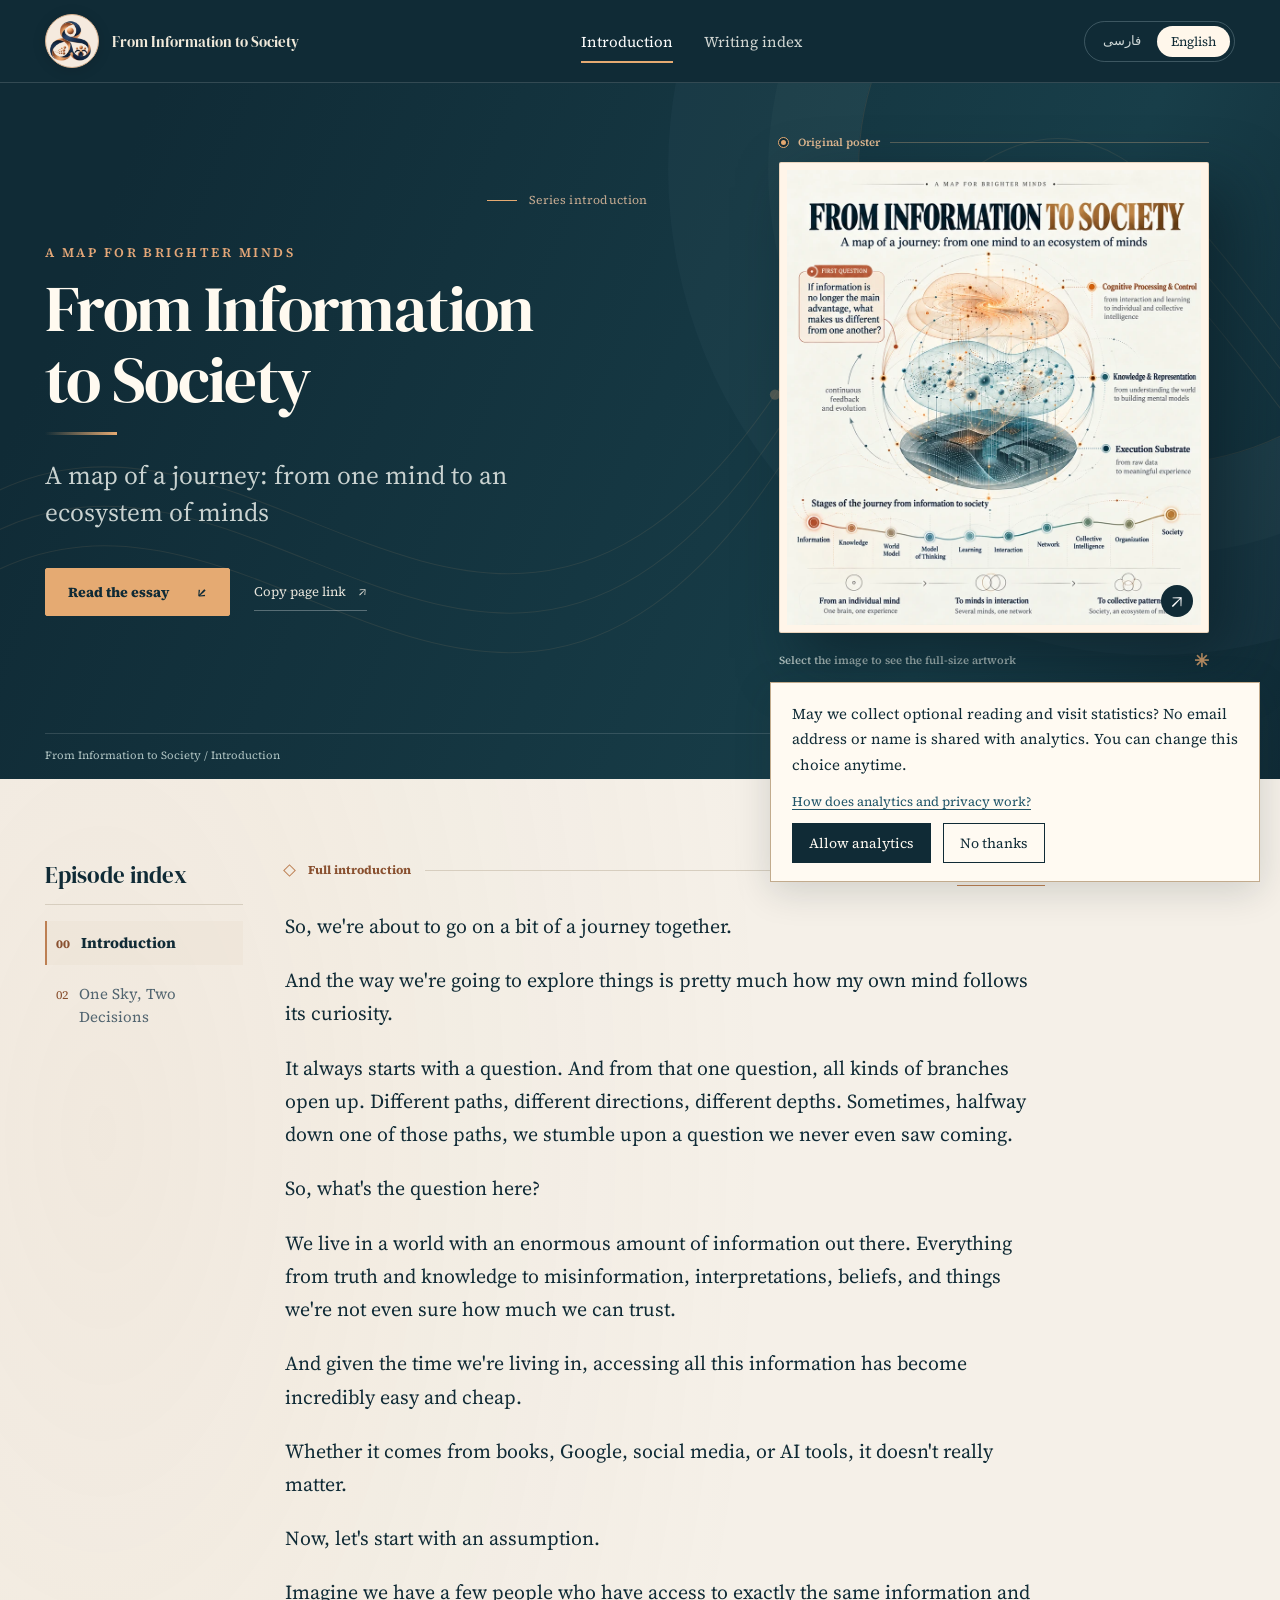
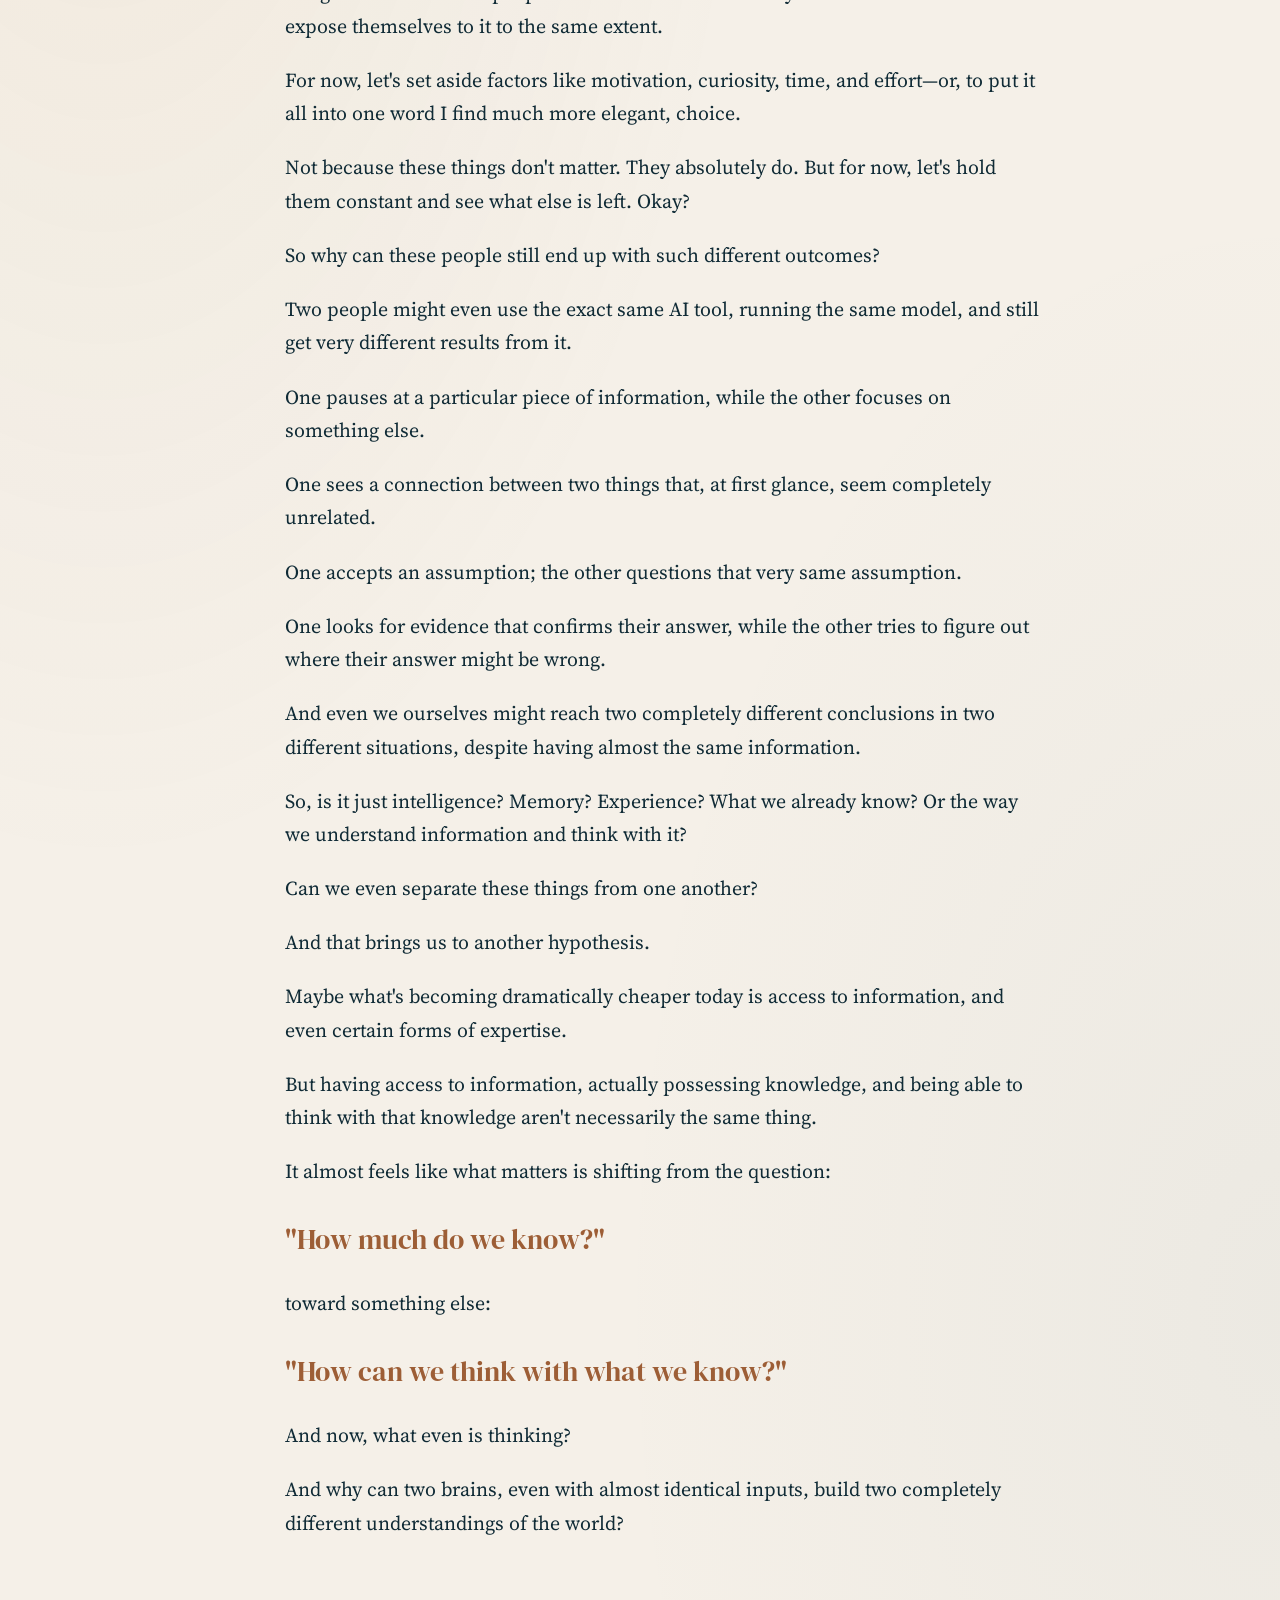
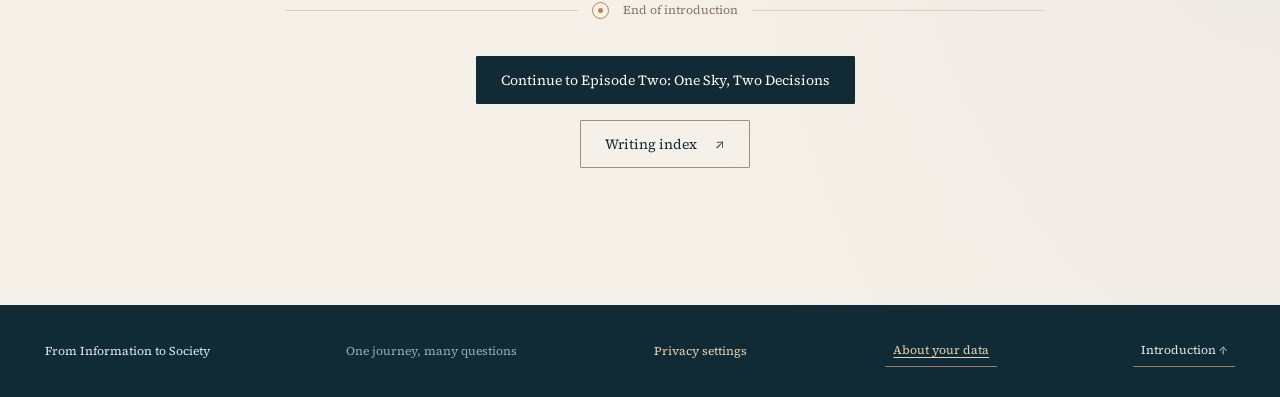
==== commit 7fad2e5e: "Add opt-in readership analytics, guest discussions and signup hooks (FTIS V9.2)" ====
--- a/index.html
+++ b/index.html
@@ -18,10 +18,12 @@
 <link href="https://fonts.googleapis.com" rel="preconnect"/>
 <link crossorigin="" href="https://fonts.gstatic.com" rel="preconnect"/>
 <link href="https://fonts.googleapis.com/css2?family=DM+Serif+Display&amp;family=Source+Serif+4:opsz,wght@8..60,400;8..60,500;8..60,600&amp;display=swap" rel="stylesheet"/>
-<link href="styles.css" rel="stylesheet"/>
+<link href="styles.css" rel="stylesheet"/><link href="community.css" rel="stylesheet"/>
 <script defer="" src="content/catalog.js"></script>
 <script defer="" src="content/intro.js"></script>
 <script defer="" src="app.js"></script>
+<script defer src="community-config.js"></script>
+<script defer src="community.js"></script>
 <link href="assets/site-icon.png" rel="icon" type="image/png"/></head>
 <body>
 <button class="skip-to-main" id="skip-to-main" type="button">رفتن به محتوای اصلی</button>
@@ -86,6 +88,16 @@
 <div class="article-meta"><span class="article-meta-square"></span><span id="article-heading">متن کامل</span><span class="article-meta-rule"></span><button class="article-poster-link" id="rail-poster" type="button">دیدن پوستر</button></div>
 <div class="article-paragraphs" id="article-paragraphs"></div>
 <div class="article-ending"><span aria-hidden="true" class="ending-ring"></span><span id="article-end-label">پایان معرفی</span></div>
+<section class="ftis-community" id="ftis-community" aria-label="گفت‌وگو و دنبال‌کردن" hidden>
+ <div class="ftis-community-card" id="ftis-discussion" hidden>
+  <h2 id="ftis-discussion-heading"></h2><p id="ftis-discussion-description"></p>
+  <a class="ftis-community-cta" id="ftis-discussion-link" href="#"></a>
+ </div>
+ <div class="ftis-community-card" id="ftis-follow" hidden>
+  <h2 id="ftis-follow-heading"></h2><p id="ftis-follow-description"></p>
+  <a class="ftis-community-cta" id="ftis-follow-link" href="#"></a>
+ </div>
+</section>
 <div class="reader-next"><a class="journey-next" id="next-episode-link" href="#/episode/02/fa" hidden>اپیزود دوم</a><a href="#/library/fa" id="all-articles-link">فهرست نوشته‌ها <span aria-hidden="true">↗</span></a></div>
 </article>
 </div>
@@ -103,8 +115,10 @@
 </section>
 <section class="missing-page frame" hidden="" id="missing-page"><h1 id="missing-title">این نوشته هنوز منتشر نشده است.</h1><a href="#/library/fa" id="missing-link">فهرست نوشته‌ها</a></section>
 </main>
-<footer class="site-footer"><div class="frame footer-inner"><span id="footer-brand">از اطلاعات تا جامعه</span><span id="footer-note">یک مسیر، پرسش‌های بسیار</span><a href="#/intro/fa" id="footer-intro">معرفی <span aria-hidden="true">↑</span></a></div></footer>
+<footer class="site-footer"><div class="frame footer-inner"><span id="footer-brand">از اطلاعات تا جامعه</span><span id="footer-note">یک مسیر، پرسش‌های بسیار</span><button id="ftis-privacy" class="ftis-privacy" type="button" hidden>حریم خصوصی</button><a id="ftis-data-policy" class="ftis-data-policy" href="privacy.html#fa">درباره داده‌ها</a><a href="#/intro/fa" id="footer-intro">معرفی <span aria-hidden="true">↑</span></a></div></footer>
 <dialog aria-label="نمایش پوستر اصلی" id="poster-dialog"><div class="viewer-bar"><span class="viewer-title" id="viewer-title">پوستر اصلی</span><div class="viewer-actions"><button aria-pressed="false" class="viewer-zoom" id="poster-zoom" type="button">بزرگ‌نمایی جزئیات</button><button aria-label="بستن تصویر" class="dialog-close" id="poster-close" type="button">×</button></div></div><div class="viewer-stage" id="viewer-stage"><img alt="" id="dialog-image"/></div></dialog>
-<div aria-live="polite" class="message" hidden="" id="message"></div>
+<div aria-live="polite" class="message" hidden="" id="message"></div><aside id="ftis-analytics-consent" class="ftis-consent" hidden role="region" aria-label="Analytics preferences">
+ <p id="ftis-consent-text"></p><a id="ftis-consent-details" class="ftis-consent-details" href="privacy.html#fa">درباره آمار و حریم خصوصی</a><div><button type="button" id="ftis-consent-yes"></button><button type="button" id="ftis-consent-no"></button></div>
+</aside>
 </body>
 </html>
--- a/community.css
+++ b/community.css
@@ -0,0 +1,32 @@
+/* Community — inherits approved FTIS theme. Contained components; not global article type overrides. */
+.ftis-community{border-block-start:1px solid var(--rule);padding-block:32px 4px;margin-block-start:36px;display:grid;gap:22px}
+.ftis-community h2{font-size:clamp(22px,2vw,28px);line-height:1.5;margin:0 0 10px;color:var(--ink);font-weight:750}
+.ftis-community p{color:#4d6269;font-size:clamp(16px,1.3vw,18px);line-height:1.75;margin:0 0 17px}
+.ftis-community .ftis-community-card{padding:22px clamp(20px,3vw,30px);background:#faf7f0;border:1px solid #d9c9b9}
+.ftis-community .ftis-community-cta{display:inline-block;max-width:100%;background:var(--ink);color:#fff7ec;border:1px solid var(--ink);padding:11px 20px;font-size:14px;font-weight:700;line-height:1.7}
+.ftis-community .ftis-community-cta:hover{background:#315764}
+.ftis-consent{position:fixed;z-index:1100;inset-inline-end:20px;bottom:18px;max-width:min(490px,calc(100vw - 40px));padding:18px 21px;background:#fffaf2;color:var(--ink);border:1px solid #c2ab8d;box-shadow:0 9px 35px #14252a29}
+.ftis-consent p{font-size:15px;line-height:1.7;margin:0 0 12px}
+.ftis-consent div{display:flex;gap:12px;flex-wrap:wrap}
+.ftis-consent button{font-size:14px;padding:9px 16px;background:var(--ink);border:1px solid var(--ink);color:#fffaf2}
+.ftis-consent button+button{background:transparent;color:var(--ink)}
+.ftis-privacy{padding:6px 2px!important;border:0!important;background:transparent!important;color:#e7d0b3!important;font-size:12px!important}
+body[dir=ltr] .ftis-community,body[dir=ltr] .ftis-consent{font-family:var(--latin)}
+.ftis-discussion-page{min-height:100vh;display:flex;flex-direction:column;background:var(--paper)}
+.discussion-header,.discussion-footer{background:var(--ink);color:#fff9ed}.discussion-header{padding:24px 0}
+.discussion-brand{font-size:18px;font-weight:750}.discussion-main{width:min(800px,calc(100% - 42px));padding-block:55px 90px;flex:1}
+.discussion-back{display:inline-block;padding:9px 0;border-bottom:1px solid var(--copper);font-size:14px;margin-bottom:43px}
+.discussion-kicker{font-size:13px;color:#a35b37;font-weight:650;margin-bottom:8px}
+.discussion-main h1{font-size:clamp(28px,4vw,45px);line-height:1.45;color:var(--ink);margin:0 0 18px}
+.discussion-intro{font-size:clamp(17px,2vw,20px);line-height:1.85;max-width:760px}
+.discussion-locale-note{font-size:14px;color:#516b72;line-height:1.8;margin-block:18px 30px}
+.discussion-embed{min-height:260px;border-top:1px solid var(--rule);padding-block:30px}
+#comment-status{font-size:16px;line-height:1.9}
+.discussion-footer{padding:26px 0;font-size:13px}
+@media(max-width:600px){.ftis-community{margin-block-start:24px}.ftis-community .ftis-community-card{padding:19px}.ftis-consent{inset-inline:12px;bottom:12px;max-width:none}.discussion-main{padding-block:35px 70px}}
+@media(prefers-reduced-motion:reduce){.ftis-community *{transition:none!important}}
+
+.ftis-data-policy{font-size:12px;color:#e7d0b3;text-decoration:underline;text-underline-offset:3px}
+.ftis-consent-details{display:inline-block;color:#22566a;text-decoration:underline;text-underline-offset:3px;font-size:13px;margin-block:-4px 13px}
+.ftis-data-policy:focus-visible,.ftis-consent-details:focus-visible{outline:2px solid var(--copper);outline-offset:4px}
+.ftis-privacy-info{background:#f7f3ed;color:#192a32;min-height:100vh}.ftis-privacy-info .policy-body{width:min(860px,calc(100% - 48px));margin-inline:auto;padding:58px 0 90px}.ftis-privacy-info h1{font-size:clamp(27px,4vw,42px);line-height:1.4}.ftis-privacy-info h2{font-size:clamp(20px,2vw,27px);margin-block:35px 12px}.ftis-privacy-info p,.ftis-privacy-info li{font-size:clamp(17px,1.8vw,21px);line-height:1.9}.ftis-privacy-info section{padding-block:30px;border-bottom:1px solid #d9c9b9}.ftis-privacy-info a{color:#22566a;text-decoration:underline;text-underline-offset:4px}.ftis-privacy-info .policy-back{display:inline-block;margin-bottom:18px;font-size:17px}
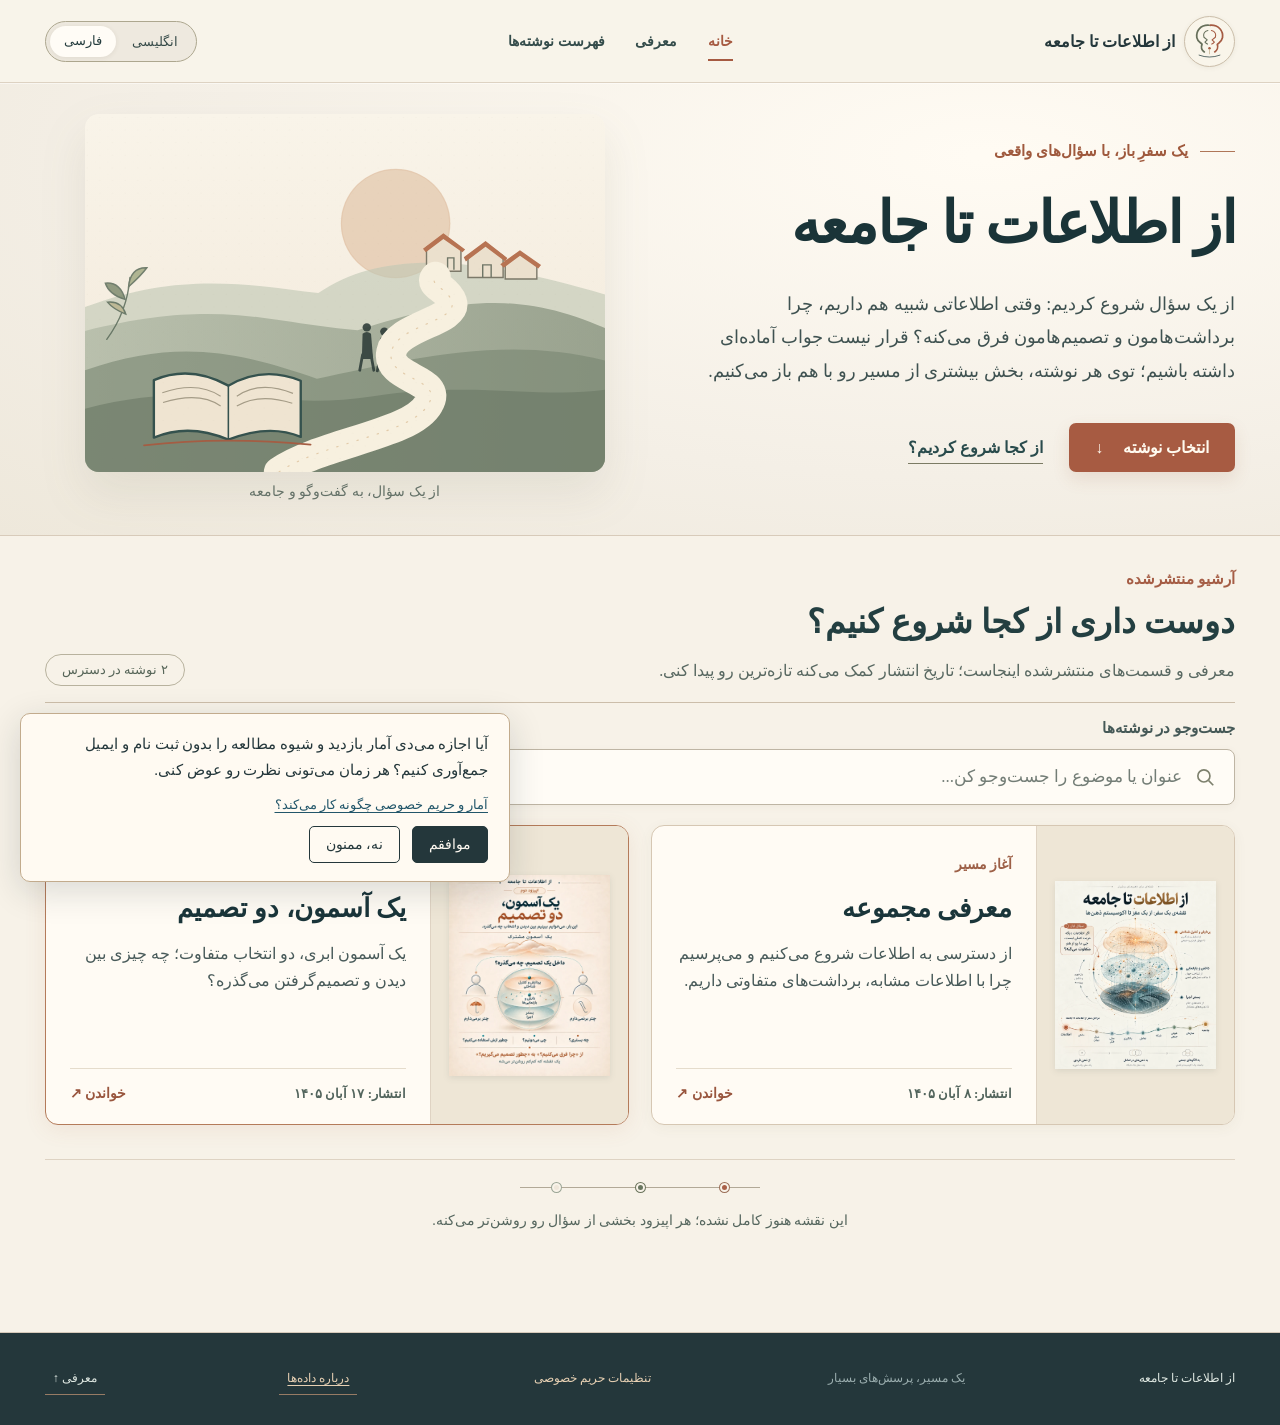
==== commit 309fb35c: "Add editorial landing, published dates and restrained identity (FTIS V10)" ====
--- a/index.html
+++ b/index.html
@@ -4,14 +4,16 @@
 <head>
 <meta charset="utf-8"/>
 <meta content="width=device-width, initial-scale=1" name="viewport"/>
-<meta content="#102c37" name="theme-color"/>
+<meta content="#F6F1E7" name="theme-color"/>
 <meta content="از اطلاعات تا جامعه — نوشته‌های فارسی و انگلیسی در یک مجموعه پیوسته." name="description"/>
 
 <meta property="og:type" content="website"/>
 <meta property="og:site_name" content="From Information to Society | از اطلاعات تا جامعه"/>
 <meta property="og:title" content="From Information to Society | از اطلاعات تا جامعه"/>
 <meta property="og:description" content="A bilingual journey from information to knowledge, thinking, interaction and society."/>
-<meta name="twitter:card" content="summary"/>
+<meta name="twitter:card" content="summary_large_image"/>
+<meta property="og:image" content="https://rghba.github.io/from-information-to-society/assets/ftis-journey-scene.png"/>
+<meta property="og:image:alt" content="An open book, two people in dialogue, and a winding path towards a community"/>
 <meta name="robots" content="index, follow, max-image-preview:large"/>
 <link rel="apple-touch-icon" href="assets/site-icon.png"/>
 <title>از اطلاعات تا جامعه | From Information to Society</title>
@@ -29,10 +31,11 @@
 <button class="skip-to-main" id="skip-to-main" type="button">رفتن به محتوای اصلی</button>
 <header class="site-header" id="top">
 <div class="frame header-inner">
-<a aria-label="بازگشت به معرفی" class="mark" href="#/intro/fa" id="home-link"><span class="brand-emblem"><img alt="" decoding="async" height="56" src="assets/brand-header.webp" width="56"/></span>
+<a aria-label="بازگشت به صفحه نخست" class="mark" href="#/home/fa" id="home-link"><span class="brand-emblem"><img alt="" decoding="async" height="52" src="assets/ftis-dialogue-mark.svg" width="52"/></span>
 <span class="mark-words" id="brand-name">از اطلاعات تا جامعه</span>
 </a>
 <nav aria-label="پیمایش سایت" class="main-nav" id="navigation">
+<a data-route="home" href="#/home/fa" id="nav-home">خانه</a>
 <a data-route="intro" href="#/intro/fa" id="nav-intro">معرفی</a>
 <a data-route="library" href="#/library/fa" id="nav-library">فهرست نوشته‌ها</a>
 </nav>
@@ -43,6 +46,25 @@
 </div>
 </header>
 <main id="main-content" tabindex="-1">
+<section class="home-page" hidden id="home-page" aria-label="آغاز مسیر">
+ <div class="home-hero">
+  <div class="frame home-hero-grid">
+   <div class="home-hero-copy">
+    <p class="home-eyebrow" id="home-eyebrow">نقشه‌ای که با هم کاملش می‌کنیم</p>
+    <h1 id="home-title">از اطلاعات تا جامعه</h1>
+    <p class="home-deck" id="home-deck">از یک سؤال ساده شروع می‌کنیم؛ بعد با هم مسیر فکر و تصمیم را باز می‌کنیم.</p>
+    <div class="home-hero-actions"><a class="home-start" id="home-start" href="#/library/fa">دیدن نوشته‌ها <span aria-hidden="true">↓</span></a><a class="home-about" id="home-about" href="#/intro/fa">از کجا شروع کردیم؟</a></div>
+   </div>
+   <div class="home-art"><img src="assets/ftis-journey-scene.svg" width="740" height="510" decoding="async" alt="" id="home-artwork"><p class="home-art-label" id="home-art-label">یک سؤال، چند مسیر، گفت‌وگوی مشترک</p></div>
+  </div>
+ </div>
+ <div class="frame home-index" id="home-index">
+  <div class="home-index-heading"><div><p class="home-index-eyebrow" id="home-index-kicker">نوشته‌های منتشرشده</p><h2 id="home-index-title">از کجا شروع کنیم؟</h2><p id="home-index-subtitle">هر نوشته تاریخ خودش را دارد. هر کجا دوست داشتی وارد مسیر شو.</p></div><span class="home-index-total" id="home-index-total"></span></div>
+  <div class="home-search-box"><label for="home-search" id="home-search-label">جست‌وجو در نوشته‌ها</label><div class="home-search-field"><svg aria-hidden="true" width="22" height="22" viewBox="0 0 24 24" fill="none" stroke="currentColor" stroke-width="1.8"><circle cx="10.8" cy="10.8" r="6.6"/><path d="m16 16 5 5"/></svg><input type="search" autocomplete="off" id="home-search" placeholder="عنوان یا موضوع را جست‌وجو کن..." /></div><span class="home-search-status" id="home-search-status" role="status" aria-live="polite"></span></div>
+  <div class="home-cards" id="home-cards" aria-label="نوشته‌های منتشرشده"></div>
+  <div class="home-journey"><div class="home-journey-line" aria-hidden="true"><span></span><span></span><span></span></div><p id="home-journey-note">هر قسمت بخشی از نقشه را روشن‌تر می‌کند. ادامه این مسیر هم به‌مرور منتشر می‌شود.</p></div>
+ </div>
+</section>
 <section class="reader-page" hidden="" id="reader-page">
 <div class="hero-region">
 <div aria-hidden="true" class="hero-lines">
--- a/styles.css
+++ b/styles.css
@@ -341,3 +341,144 @@
   html{scroll-behavior:auto}
   .poster-button,.library-card,.primary-link,.reader-next a{transition:none}
 }
+
+/* V9.3: Preserve English reading direction even across Word-style runs;
+   let terms retain their intended emphasis while keeping joiners visually light. */
+body[dir="rtl"] .article-paragraphs bdi.inline-latin{
+  direction:ltr;unicode-bidi:isolate;white-space:normal;
+  font-family:var(--latin)!important;font-size:.88em;font-weight:inherit;
+}
+body[dir="rtl"] .article-paragraphs .inline-punctuation{
+  font-family:var(--latin)!important;font-size:.88em;font-weight:400;
+  letter-spacing:normal;color:var(--ink2);vertical-align:baseline;
+}
+/* FTIS V10.0 | editorial identity: vellum, ink, patinated pine, muted copper, sage.
+   Intentionally does not change approved article font sizes, leading, or media. */
+:root {
+  --ink:#24373B;--ink2:#284649;--paper:#F6F1E7;--paper2:#EDE7DC;
+  --white:#FFFBF3;--copper:#A65A41;--copperLight:#D6A481;
+  --gray:#5B6B69;--rule:#D9CFBF;--pine:#234646;--sage:#69735C;
+}
+body{background:var(--paper)}
+::selection{background:#CBAE82;color:#132A2D}
+a:focus-visible,button:focus-visible,input:focus-visible{outline:3px solid #A75F42;outline-offset:4px}
+.site-header{background:#F8F4EA;border-bottom:1px solid #DDD2C2;color:var(--ink);box-shadow:0 1px 0 #FFFFFF7A}
+.header-inner{color:var(--ink)}
+.mark{gap:9px}.mark-words{color:var(--ink);font-size:16px;letter-spacing:0}
+.brand-emblem{display:block;width:51px;height:51px;flex:0 0 51px;background:#F9F5EA;border:1px solid #CBBEAA;border-radius:50%;padding:5px;box-shadow:0 1px 5px #5F564414}
+.brand-emblem img{width:100%;height:100%;object-fit:contain}
+.main-nav a{color:#344C4B;font-size:14px;font-weight:600}
+.main-nav a:hover,.main-nav a.is-current{color:var(--copper)}
+.main-nav a.is-current:after{background:var(--copper)}
+.language-switch{border-color:#ADA78F;background:#EEE9DF}
+.language-switch button{color:#354A48}
+.language-switch button[aria-pressed=true]{background:#FFFCF6;color:#243C3D;box-shadow:0 1px 5px #4B3E2716}
+.hero-region{background:linear-gradient(115deg,#213F42 0%,#294B4C 62%,#1C383C 100%)}
+.hero-region:before{border-color:#C9A98718;box-shadow:0 0 0 90px #A6BAA708,0 0 0 190px #CCB99F09}
+.hero-lines{opacity:.64}
+.primary-link{background:#D5A078;color:#253A3A}
+.primary-link:hover{background:#E1B38E}
+#poster-dialog{background:#1B3537;border-color:#C6A078}
+#poster-dialog .viewer-bar{background:#1B3537}
+#poster-dialog .dialog-close{background:#2A4B4C}
+/* New root landing. Home and article share brand tokens, not their layouts. */
+.home-page{background:#F7F2E8;color:var(--ink);overflow-x:clip}
+.home-hero{position:relative;background:radial-gradient(ellipse at 77% 16%,#FFFBF3 1%,#F4EFE6 60%,#EEE8DB 100%);border-bottom:1px solid #D8CBBA;isolation:isolate}
+.home-hero::before{content:'';position:absolute;inset:0;pointer-events:none;z-index:-1;opacity:.33;background-image:radial-gradient(#987D6333 .6px,transparent .7px);background-size:12px 12px}
+.home-hero-grid{min-height:570px;padding-block:65px 66px;display:grid;grid-template-columns:minmax(0,1fr) minmax(0,1.08fr);align-items:center;gap:clamp(32px,4vw,75px)}
+.home-hero-copy{max-width:660px}
+.home-eyebrow{color:#9F593D;font-size:15px;font-weight:700;margin:0 0 25px;display:flex;gap:12px;align-items:center}
+.home-eyebrow:before{content:'';display:block;width:35px;height:1px;background:#AF7658;flex:none}
+.home-hero-copy h1{font-size:clamp(44px,4.5vw,72px);line-height:1.35;font-weight:700;color:#1A3438;letter-spacing:-.025em;margin:0}
+.home-deck{font-size:clamp(18px,1.38vw,22px);line-height:1.85;margin:25px 0 0;max-width:620px;color:#3F5251}
+.home-hero-actions{margin-top:35px;display:flex;align-items:center;gap:26px;flex-wrap:wrap}
+.home-start{background:#A75B42;color:#FFFAEF;border-radius:7px;padding:15px 26px;display:inline-flex;gap:20px;align-items:center;font-weight:700;font-size:16px;box-shadow:0 7px 17px #985B3222;transition:transform .18s ease,background .18s ease}
+.home-start:hover{background:#8B4733;transform:translateY(-2px)}
+.home-about{font-size:16px;border-bottom:1px solid #7B7B64;padding-block:6px;color:#294B4C;font-weight:600}
+.home-about:hover{color:#A65A41;border-bottom-color:#A65A41}
+.home-art{margin:0;min-width:0;position:relative;max-width:670px;justify-self:center;width:100%}
+.home-art>img{width:100%;height:auto;border-radius:14px;display:block;filter:drop-shadow(0 21px 23px #5C574119)}
+.home-art-label{font-size:14px;color:#65736A;text-align:center;margin:11px 0 0}
+.home-index{padding-block:66px 100px;scroll-margin-top:25px}
+.home-index-heading{display:flex;align-items:end;justify-content:space-between;gap:15px;border-bottom:1px solid #CCBEAA;padding-bottom:28px}
+.home-index-eyebrow{margin:0 0 12px;color:#A55D45;font-size:15px;font-weight:700}
+.home-index-heading h2{margin:0;color:#233F41;font-weight:700;font-size:clamp(28px,2.6vw,42px);line-height:1.35}
+.home-index-heading p:not(.home-index-eyebrow){font-size:16px;color:#586861;margin:12px 0 0;line-height:1.8}
+.home-index-total{border:1px solid #B8B29E;border-radius:40px;color:#566558;padding:7px 16px;white-space:nowrap;font-size:13px}
+.home-search-box{display:grid;grid-template-columns:minmax(0,1fr) auto;align-items:center;gap:12px 18px;margin:27px 0 26px}
+.home-search-box>label{font-size:15px;font-weight:700;color:#455957;grid-column:1/-1}
+.home-search-field{display:flex;align-items:center;gap:12px;min-height:56px;border:1px solid #BEB5A4;background:#FFFCF6;border-radius:8px;padding:0 18px;box-shadow:0 2px 8px #6A58430D}
+.home-search-field svg{flex:none;color:#7D806D}
+.home-search-field:focus-within{border-color:#A65A41;outline:2px solid #BA7F5D4A}
+#home-search{background:transparent;border:0;outline:0;box-shadow:none;width:100%;min-width:0;font-size:17px;color:#263E42;line-height:1.65;padding:10px 0}
+#home-search::placeholder{color:#737D76;opacity:1}
+.home-search-status{color:#66746D;font-size:13px;text-align:end;white-space:nowrap}
+.home-cards{display:grid;grid-template-columns:repeat(2,minmax(0,1fr));gap:22px}
+.home-entry{background:#FFFBF4;display:grid;grid-template-columns:34% 1fr;direction:inherit;border:1px solid #D6C7B3;border-radius:13px;box-shadow:0 3px 14px #61533B0E;min-height:300px;overflow:hidden;transition:border-color .16s,transform .16s,box-shadow .16s}
+.home-entry:hover{border-color:#AD8767;transform:translateY(-3px);box-shadow:0 13px 28px #65553E20}
+.home-entry-new{border-color:#B47B5A;box-shadow:0 4px 22px #A864441A}
+.home-entry-art{background:#EEE6D6;display:flex;justify-content:center;align-items:center;overflow:hidden;padding:18px;border-inline-end:1px solid #DFD3C3}
+.home-entry-art img{width:100%;height:100%;max-height:275px;object-fit:contain;filter:drop-shadow(0 2px 3px #1E353119)}
+.home-entry-body{min-width:0;display:flex;flex-direction:column;align-items:stretch;padding:25px 24px 22px}
+.home-entry-overline{display:flex;align-items:center;gap:10px;min-height:27px;flex-wrap:wrap}
+.home-entry-index{font-size:14px;color:#9D6047;font-weight:700}
+.home-new-tag{background:#A65D41;color:#FFFAF0;border-radius:4px;padding:3px 9px;font-size:12px;font-weight:700}
+.home-entry-title{display:block;font-size:clamp(22px,2.05vw,30px);line-height:1.4;color:#1A353A;margin:13px 0 12px;font-weight:700}
+.home-entry-description{display:block;font-size:16px;line-height:1.7;color:#485A59;flex:1}
+.home-entry-bottom{margin-top:22px;padding-top:16px;border-top:1px solid #E5DCCC;display:flex;align-items:center;justify-content:space-between;flex-wrap:wrap;gap:8px 12px}
+.home-entry-bottom time{font-size:13px;color:#52645C;font-weight:600}
+.home-entry-read{font-size:14px;color:#99563E;font-weight:700;white-space:nowrap}
+.home-entry:focus-visible{outline-offset:4px}
+.home-empty{grid-column:1/-1;padding:45px 20px;border:1px dashed #BFB4A0;border-radius:8px;text-align:center;background:#FFFBF4;color:#50635F}
+.home-journey{margin-top:34px;padding:23px 0;text-align:center;color:#55665E;border-top:1px solid #DED3C3}
+.home-journey-line{display:flex;gap:75px;align-items:center;justify-content:center;margin:auto auto 17px;position:relative;width:240px}
+.home-journey-line:before{content:'';height:1px;width:100%;background:#B2A997;position:absolute;top:4px}
+.home-journey-line span{width:9px;height:9px;background:#A96048;border-radius:50%;z-index:1;border:2px solid #F8F3E9;box-shadow:0 0 0 1px #9C7059}
+.home-journey-line span:nth-child(2){background:#68765F;box-shadow:0 0 0 1px #6C755D}
+.home-journey-line span:nth-child(3){background:#EFE7DA;box-shadow:0 0 0 1px #9BA696}
+.home-journey p{margin:0;font-size:14px;line-height:1.7}
+/* English receives its own typography and left-to-right geometry automatically. */
+body[dir=ltr] .home-hero-copy h1{font-family:var(--latinDisplay);font-weight:400;letter-spacing:-.02em;line-height:1.09;font-size:clamp(47px,4.5vw,72px)}
+body[dir=ltr] .home-eyebrow,body[dir=ltr] .home-hero-actions,body[dir=ltr] .home-deck,body[dir=ltr] .home-index,body[dir=ltr] .home-entry{font-family:var(--latin)}
+body[dir=ltr] .home-deck{line-height:1.65}
+body[dir=ltr] .home-entry-title{font-family:var(--latinDisplay);font-weight:400;font-size:clamp(23px,2.1vw,31px)}
+body[dir=ltr] .home-entry-description{font-size:16px;line-height:1.6}
+body[dir=ltr] .home-index-heading h2{font-family:var(--latinDisplay);font-weight:400}
+body[dir=ltr] .home-start{font-family:var(--latin);font-size:16px}
+.site-footer{border-top:1px solid #D6C9BA}
+@media(max-width:1100px){.home-hero-grid{gap:25px;min-height:490px}.home-entry{grid-template-columns:31% 1fr}.home-entry-body{padding:20px 18px}.home-entry-description{font-size:15px}}
+@media(max-width:790px){.home-hero-grid{grid-template-columns:1fr;gap:20px;padding-block:45px}.home-hero-copy{max-width:700px}.home-art{max-width:610px}.home-art-label{margin-top:0}.home-cards{grid-template-columns:1fr}.home-entry{min-height:248px;grid-template-columns:30% 1fr}.home-index{padding-block:45px 70px}.home-index-heading{align-items:start}.home-entry-body{padding:22px}}
+@media(max-width:580px){
+  .brand-emblem{width:40px;height:40px;flex-basis:40px;padding:4px}.mark-words{font-size:13px}
+  .home-hero-grid{padding-block:31px 43px;gap:10px}.home-eyebrow{margin-bottom:15px;font-size:13px}
+  .home-hero-copy h1{font-size:clamp(37px,9vw,54px);line-height:1.32}
+  body[dir=ltr] .home-hero-copy h1{font-size:clamp(40px,10vw,58px);line-height:1.06}
+  .home-deck{font-size:17px;line-height:1.8;margin-top:18px}
+  .home-hero-actions{margin-top:22px;gap:16px}
+  .home-start{padding:11px 18px;font-size:14px}.home-about{font-size:14px}
+  .home-art{max-width:100%;}.home-art-label{font-size:12px}
+  .home-index-heading{display:block}.home-index-heading h2{font-size:29px}
+  .home-index-total{display:inline-block;margin-top:15px}
+  .home-search-box{grid-template-columns:1fr}.home-search-status{text-align:start}
+  #home-search{font-size:16px}.home-search-field{min-height:51px}
+  .home-entry{display:grid;grid-template-columns:32% 1fr;min-height:220px}
+  .home-entry-art{padding:10px}.home-entry-art img{max-height:200px}
+  .home-entry-body{padding:15px 13px}.home-entry-index{font-size:12px}.home-new-tag{font-size:11px}
+  .home-entry-title{font-size:22px;margin-block:8px}.home-entry-description{font-size:14px;line-height:1.65}
+  .home-entry-bottom{margin-top:12px;padding-top:10px}.home-entry-bottom time{font-size:12px}.home-entry-read{font-size:12px}
+  body[dir=ltr] .home-entry-title{font-size:21px}
+}
+@media(max-width:359px){.home-entry{grid-template-columns:30% 1fr}.home-entry-body{padding:12px 10px}.home-entry-description{font-size:13px}.home-entry-title{font-size:19px}.home-entry-bottom time{font-size:11px}}
+@media(prefers-reduced-motion:reduce){.home-start,.home-entry{transition:none!important}}
+
+/* Opt-in banner: match the editorial interface without altering its consent logic. */
+.ftis-consent{border-radius:10px;background:#FFFBF4;border-color:#C9B7A1;box-shadow:0 12px 38px #243C392C}
+.ftis-consent button{border-radius:5px}
+/* V10 final editorial pass: put real reading choices within the first desktop viewport. */
+@media (min-width:791px){
+ .home-hero-grid{min-height:425px;padding-block:31px 35px;gap:35px}
+ .home-art{max-width:520px}
+ .home-index{padding-block:34px 76px}
+ .home-index-heading{padding-bottom:16px}
+ .home-search-box{margin:16px 0 20px}
+}
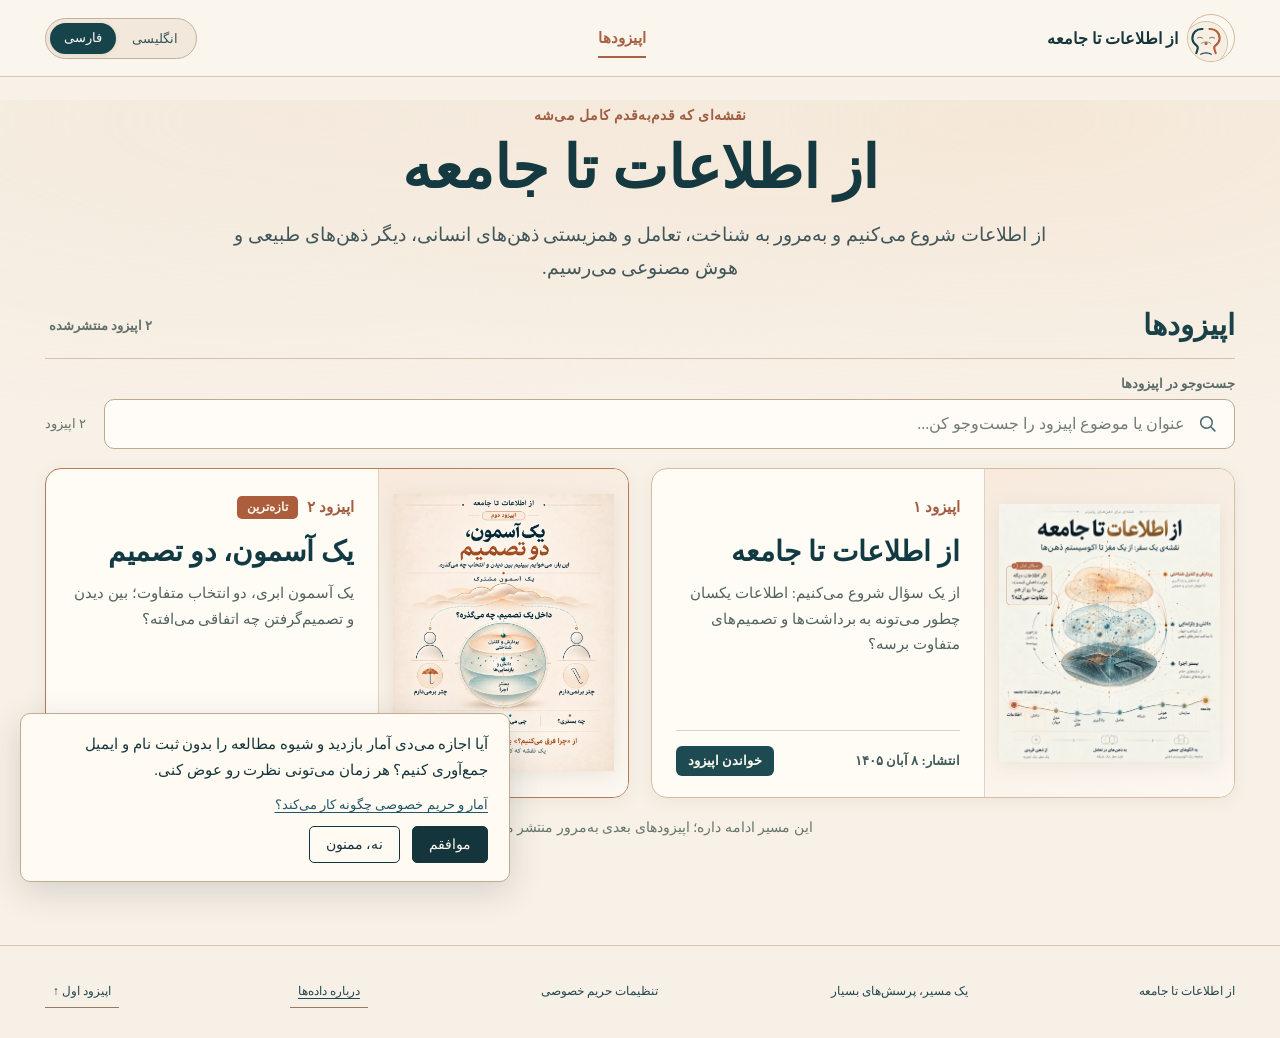
==== commit 010c178f: "Replace introduction index with episode-first landing (FTIS V11)" ====
--- a/index.html
+++ b/index.html
@@ -4,7 +4,7 @@
 <head>
 <meta charset="utf-8"/>
 <meta content="width=device-width, initial-scale=1" name="viewport"/>
-<meta content="#F6F1E7" name="theme-color"/>
+<meta content="#F7F0E6" name="theme-color"/>
 <meta content="از اطلاعات تا جامعه — نوشته‌های فارسی و انگلیسی در یک مجموعه پیوسته." name="description"/>
 
 <meta property="og:type" content="website"/>
@@ -12,8 +12,8 @@
 <meta property="og:title" content="From Information to Society | از اطلاعات تا جامعه"/>
 <meta property="og:description" content="A bilingual journey from information to knowledge, thinking, interaction and society."/>
 <meta name="twitter:card" content="summary_large_image"/>
-<meta property="og:image" content="https://rghba.github.io/from-information-to-society/assets/ftis-journey-scene.png"/>
-<meta property="og:image:alt" content="An open book, two people in dialogue, and a winding path towards a community"/>
+<meta property="og:image" content="https://rghba.github.io/from-information-to-society/assets/poster-en-preview.webp"/>
+<meta property="og:image:alt" content="From Information to Society: a bilingual series about cognition and coexistence"/>
 <meta name="robots" content="index, follow, max-image-preview:large"/>
 <link rel="apple-touch-icon" href="assets/site-icon.png"/>
 <title>از اطلاعات تا جامعه | From Information to Society</title>
@@ -35,9 +35,9 @@
 <span class="mark-words" id="brand-name">از اطلاعات تا جامعه</span>
 </a>
 <nav aria-label="پیمایش سایت" class="main-nav" id="navigation">
-<a data-route="home" href="#/home/fa" id="nav-home">خانه</a>
-<a data-route="intro" href="#/intro/fa" id="nav-intro">معرفی</a>
-<a data-route="library" href="#/library/fa" id="nav-library">فهرست نوشته‌ها</a>
+<a data-route="home" href="#/home/fa" id="nav-home">اپیزودها</a>
+
+
 </nav>
 <div aria-label="Language / زبان" class="language-switch" role="group">
 <button aria-pressed="true" data-lang="fa" type="button">فارسی</button>
@@ -46,23 +46,26 @@
 </div>
 </header>
 <main id="main-content" tabindex="-1">
-<section class="home-page" hidden id="home-page" aria-label="آغاز مسیر">
- <div class="home-hero">
-  <div class="frame home-hero-grid">
-   <div class="home-hero-copy">
-    <p class="home-eyebrow" id="home-eyebrow">نقشه‌ای که با هم کاملش می‌کنیم</p>
-    <h1 id="home-title">از اطلاعات تا جامعه</h1>
-    <p class="home-deck" id="home-deck">از یک سؤال ساده شروع می‌کنیم؛ بعد با هم مسیر فکر و تصمیم را باز می‌کنیم.</p>
-    <div class="home-hero-actions"><a class="home-start" id="home-start" href="#/library/fa">دیدن نوشته‌ها <span aria-hidden="true">↓</span></a><a class="home-about" id="home-about" href="#/intro/fa">از کجا شروع کردیم؟</a></div>
+<section class="home-page" hidden id="home-page" aria-label="انتخاب اپیزود">
+ <div class="frame episode-landing">
+  <header class="episode-landing-intro">
+   <p class="episode-landing-kicker" id="home-eyebrow">مجموعه‌ای در حال شکل‌گرفتن</p>
+   <h1 id="home-title">از اطلاعات تا جامعه</h1>
+   <p class="episode-landing-deck" id="home-deck">از اطلاعات تا شناخت و همزیستی ذهن‌ها؛ انسانی، دیگر ذهن‌های طبیعی و هوش مصنوعی. با هر اپیزود بخش تازه‌ای از مسیر را با هم می‌بینیم.</p>
+  </header>
+  <div class="home-index" id="home-index">
+   <div class="home-index-heading">
+    <h2 id="home-index-title">اپیزودها</h2>
+    <span class="home-index-total" id="home-index-total" aria-live="polite"></span>
    </div>
-   <div class="home-art"><img src="assets/ftis-journey-scene.svg" width="740" height="510" decoding="async" alt="" id="home-artwork"><p class="home-art-label" id="home-art-label">یک سؤال، چند مسیر، گفت‌وگوی مشترک</p></div>
+   <div class="home-search-box">
+    <label id="home-search-label" for="home-search">جست‌وجو در اپیزودها</label>
+    <div class="home-search-field"><svg aria-hidden="true" width="21" height="21" viewBox="0 0 24 24" fill="none" stroke="currentColor" stroke-width="1.7"><circle cx="10.8" cy="10.8" r="6.6"/><path d="m16 16 5 5"/></svg><input id="home-search" type="search" autocomplete="off" placeholder="جست‌وجو در عنوان و موضوع اپیزودها..."/></div>
+    <span class="home-search-status" id="home-search-status" role="status" aria-live="polite"></span>
+   </div>
+   <div class="home-cards" id="home-cards" aria-label="اپیزودهای منتشرشده"></div>
+   <p class="episode-future-note" id="home-journey-note">اپیزودهای بعدی به‌مرور اضافه می‌شوند.</p>
   </div>
- </div>
- <div class="frame home-index" id="home-index">
-  <div class="home-index-heading"><div><p class="home-index-eyebrow" id="home-index-kicker">نوشته‌های منتشرشده</p><h2 id="home-index-title">از کجا شروع کنیم؟</h2><p id="home-index-subtitle">هر نوشته تاریخ خودش را دارد. هر کجا دوست داشتی وارد مسیر شو.</p></div><span class="home-index-total" id="home-index-total"></span></div>
-  <div class="home-search-box"><label for="home-search" id="home-search-label">جست‌وجو در نوشته‌ها</label><div class="home-search-field"><svg aria-hidden="true" width="22" height="22" viewBox="0 0 24 24" fill="none" stroke="currentColor" stroke-width="1.8"><circle cx="10.8" cy="10.8" r="6.6"/><path d="m16 16 5 5"/></svg><input type="search" autocomplete="off" id="home-search" placeholder="عنوان یا موضوع را جست‌وجو کن..." /></div><span class="home-search-status" id="home-search-status" role="status" aria-live="polite"></span></div>
-  <div class="home-cards" id="home-cards" aria-label="نوشته‌های منتشرشده"></div>
-  <div class="home-journey"><div class="home-journey-line" aria-hidden="true"><span></span><span></span><span></span></div><p id="home-journey-note">هر قسمت بخشی از نقشه را روشن‌تر می‌کند. ادامه این مسیر هم به‌مرور منتشر می‌شود.</p></div>
  </div>
 </section>
 <section class="reader-page" hidden="" id="reader-page">
@@ -137,7 +140,7 @@
 </section>
 <section class="missing-page frame" hidden="" id="missing-page"><h1 id="missing-title">این نوشته هنوز منتشر نشده است.</h1><a href="#/library/fa" id="missing-link">فهرست نوشته‌ها</a></section>
 </main>
-<footer class="site-footer"><div class="frame footer-inner"><span id="footer-brand">از اطلاعات تا جامعه</span><span id="footer-note">یک مسیر، پرسش‌های بسیار</span><button id="ftis-privacy" class="ftis-privacy" type="button" hidden>حریم خصوصی</button><a id="ftis-data-policy" class="ftis-data-policy" href="privacy.html#fa">درباره داده‌ها</a><a href="#/intro/fa" id="footer-intro">معرفی <span aria-hidden="true">↑</span></a></div></footer>
+<footer class="site-footer"><div class="frame footer-inner"><span id="footer-brand">از اطلاعات تا جامعه</span><span id="footer-note">یک مسیر، پرسش‌های بسیار</span><button id="ftis-privacy" class="ftis-privacy" type="button" hidden>حریم خصوصی</button><a id="ftis-data-policy" class="ftis-data-policy" href="privacy.html#fa">درباره داده‌ها</a><a href="#/episode/01/fa" id="footer-intro">اپیزود اول <span aria-hidden="true">↑</span></a></div></footer>
 <dialog aria-label="نمایش پوستر اصلی" id="poster-dialog"><div class="viewer-bar"><span class="viewer-title" id="viewer-title">پوستر اصلی</span><div class="viewer-actions"><button aria-pressed="false" class="viewer-zoom" id="poster-zoom" type="button">بزرگ‌نمایی جزئیات</button><button aria-label="بستن تصویر" class="dialog-close" id="poster-close" type="button">×</button></div></div><div class="viewer-stage" id="viewer-stage"><img alt="" id="dialog-image"/></div></dialog>
 <div aria-live="polite" class="message" hidden="" id="message"></div><aside id="ftis-analytics-consent" class="ftis-consent" hidden role="region" aria-label="Analytics preferences">
  <p id="ftis-consent-text"></p><a id="ftis-consent-details" class="ftis-consent-details" href="privacy.html#fa">درباره آمار و حریم خصوصی</a><div><button type="button" id="ftis-consent-yes"></button><button type="button" id="ftis-consent-no"></button></div>
--- a/styles.css
+++ b/styles.css
@@ -482,3 +482,96 @@
  .home-index-heading{padding-bottom:16px}
  .home-search-box{margin:16px 0 20px}
 }
+
+/* FTIS V11 — Episode-first editorial landing; shared publication identity. */
+:root{--ink:#15353D;--ink2:#21444A;--paper:#F7F0E6;--paper2:#F0E5D7;--white:#FEFAF3;--copper:#A96145;--copperLight:#D19A75;--gray:#596B69;--rule:#D8C5AF}
+body{background:var(--paper)}
+.site-header{background:#FBF6ED!important;border-bottom:1px solid #D9C6B1!important;box-shadow:none!important}
+.header-inner{height:76px!important;color:var(--ink)!important}
+.mark-words{color:var(--ink)!important;font-size:clamp(14px,1.25vw,18px)!important}
+.brand-emblem{width:48px;height:48px;flex-basis:48px;border-color:#D5BAA0;background:#FDF8EF;box-shadow:none}
+.brand-emblem img{width:46px;height:46px}
+.main-nav{margin-inline:auto}
+.main-nav a{font-weight:700!important;font-size:15px!important;color:#245059!important}
+.main-nav a.is-current{color:var(--copper)!important}
+.language-switch{border:1px solid #C4B19D;background:#F2E8DB}
+.language-switch button{color:#325258}
+.language-switch button[aria-pressed=true]{background:#17434A;color:white}
+.home-page{background:#F8F1E7!important;color:var(--ink);min-height:calc(100vh - 76px);overflow-x:clip}
+.home-page::before{content:'';position:absolute;pointer-events:none;inset:100px 0 auto;height:410px;opacity:.45;background:radial-gradient(ellipse at 20% 5%,#E7D2BB85,transparent 55%),radial-gradient(ellipse at 80% 5%,#EACBAA8C,transparent 55%)}
+.episode-landing{position:relative;padding-block:42px 54px}
+.episode-landing-intro{max-width:950px;margin:0 auto 25px;text-align:center}
+.episode-landing-kicker{font-size:14px;font-weight:700;letter-spacing:.025em;color:#A05E44;margin:0 0 8px}
+.episode-landing-intro h1{font-size:clamp(39px,4.6vw,67px);font-weight:800;line-height:1.25;margin:0;color:#153941;letter-spacing:0}
+.episode-landing-deck{font-size:clamp(17px,1.45vw,21px);line-height:1.8;max-width:830px;margin:12px auto 0;color:#40565A;text-wrap:pretty}
+.home-index{padding:0 0 55px!important;scroll-margin-top:15px}
+.home-index-heading{display:flex;align-items:center;justify-content:space-between;gap:15px;padding:7px 0 11px!important;border-bottom:1px solid #D5C1AC}
+.home-index-heading h2{font-size:clamp(24px,2.3vw,32px);line-height:1.4;margin:0!important;font-weight:700;color:#1B4148}
+.home-index-total{font-size:13px;font-weight:600;white-space:nowrap;border:0;color:#60716D;background:none;padding:4px}
+.home-search-box{display:grid;grid-template-columns:minmax(0,1fr) auto;gap:7px 18px;align-items:center;margin:17px 0 19px!important}
+.home-search-box>label{font-size:13px;color:#5A6B66;font-weight:700;grid-column:1 / -1}
+.home-search-field{min-height:50px;border:1px solid #BEA991;border-radius:10px;background:#FFFCF7;padding:0 16px;box-shadow:none}
+.home-search-field svg{color:#44666A}
+#home-search{font-size:16px;min-width:0;line-height:1.5;color:#183E45}
+.home-search-status{font-size:13px;color:#61716A}
+.home-cards{display:grid;grid-template-columns:repeat(2,minmax(0,1fr));gap:22px}
+.home-entry{direction:inherit;display:grid;grid-template-columns:43% minmax(0,1fr);min-height:345px;background:#FFFCF6;border:1px solid #D5BCA2;border-radius:16px;box-shadow:0 4px 18px #463D3110;overflow:hidden;transition:transform .16s ease,border-color .16s ease,box-shadow .16s ease}
+.home-entry:hover{transform:translateY(-3px);border-color:#A96347;box-shadow:0 12px 26px #3D44381C}
+.home-entry:focus-visible{outline:3px solid var(--copper);outline-offset:4px}
+.home-entry-new{border-color:#B97956}
+.home-entry-art{padding:14px;background:linear-gradient(160deg,#F7EADD,#FCF7F0);border-inline-end:1px solid #E2D1C0;overflow:hidden;display:grid;place-items:center}
+.home-entry-art img{display:block;width:100%;height:310px;max-height:none;object-fit:contain;object-position:center;filter:drop-shadow(0 4px 10px #2B403116)}
+.home-entry-body{padding:25px 24px 21px;display:flex;flex-direction:column;min-width:0}
+.home-entry-overline{display:flex;flex-wrap:wrap;align-items:center;gap:9px}
+.home-entry-index{font-size:15px;color:#A25C40;font-weight:700}
+.home-new-tag{font-size:12px;font-weight:700;color:#FCF7ED;background:#AB5D3C;border-radius:5px;padding:4px 10px}
+.home-entry-title{font-size:clamp(25px,2.2vw,34px);line-height:1.3;color:#123A42;font-weight:800;margin:13px 0 11px;overflow-wrap:anywhere}
+.home-entry-description{font-size:clamp(15px,1.15vw,17px);line-height:1.7;color:#52635F;flex:1}
+.home-entry-bottom{display:flex;flex-wrap:wrap;align-items:center;gap:10px;margin-top:19px;padding-top:15px;border-top:1px solid #E1D1C1}
+.home-entry-bottom time{color:#415A5B;font-size:13px;font-weight:600}
+.home-entry-read{background:#1E4B52;color:#FFFAF1;font-size:13px;font-weight:700;padding:7px 12px;border-radius:6px;margin-inline-start:auto}
+.episode-future-note{margin:21px 0 0;color:#66766D;font-size:14px;text-align:center}
+.home-empty{grid-column:1/-1;background:#FFFBF5;color:#3E595A;padding:30px;border:1px dashed #C9B59E}
+body[dir=ltr] .episode-landing-intro h1{font-family:var(--latinDisplay);font-size:clamp(43px,4.6vw,67px);font-weight:400;line-height:1.15}
+body[dir=ltr] .episode-landing-deck,body[dir=ltr] .home-index,body[dir=ltr] .episode-future-note{font-family:var(--latin)}
+body[dir=ltr] .home-entry-title,body[dir=ltr] .home-index-heading h2{font-family:var(--latinDisplay);font-weight:400}
+body[dir=ltr] .episode-landing-deck{line-height:1.55}
+body[dir=ltr] .home-entry-description{line-height:1.55}
+body[dir=ltr] .home-entry-bottom time{font-style:normal}
+/* The reader uses the same ink, paper, copper and typography—not a separate brand. */
+.hero-region{background:linear-gradient(112deg,#17363E 0%,#214650 65%,#17363E 100%)}
+.site-footer{background:#F7F0E6!important;border-top:1px solid #D9C6B1;color:#1D4147!important}
+.site-footer a,.site-footer span{color:#224650!important}
+@media(min-width:1200px){.episode-landing{padding-top:30px}.episode-landing-intro{margin-bottom:14px}.home-entry{min-height:330px}.home-entry-art img{height:290px}}
+@media(max-width:990px){.home-cards{grid-template-columns:1fr}.home-entry{min-height:300px}.home-entry-art img{height:285px}}
+@media(max-width:750px){
+ .header-inner{height:auto!important;min-height:70px}.main-nav{order:0;width:auto;margin:0}.main-nav a{padding:9px 0}
+ .episode-landing{padding-block:28px 44px}.episode-landing-intro{margin-bottom:23px}
+ .episode-landing-intro h1{font-size:clamp(34px,8vw,48px)}
+ .episode-landing-deck{font-size:16px;line-height:1.7}
+ .home-entry{grid-template-columns:34% minmax(0,1fr);min-height:228px}
+ .home-entry-art{padding:9px}.home-entry-art img{height:225px}
+ .home-entry-body{padding:17px}.home-entry-title{font-size:clamp(22px,4.5vw,27px);margin-block:9px}
+}
+@media(max-width:580px){
+ .brand-emblem{width:36px;height:36px;flex-basis:36px;padding:1px}.brand-emblem img{width:34px;height:34px}
+ .header-inner{gap:8px;flex-wrap:nowrap}.mark-words{font-size:12px!important}.main-nav{margin-inline-start:auto}
+ .main-nav a{font-size:13px!important}.language-switch{padding:2px}.language-switch button{padding:5px 9px;font-size:12px}
+ .episode-landing{padding:23px 0 38px}.episode-landing-kicker{font-size:12px}.episode-landing-intro h1{font-size:clamp(31px,8vw,42px)}
+ body[dir=ltr] .episode-landing-intro h1{font-size:clamp(35px,8vw,44px)}
+ .episode-landing-deck{font-size:15px;line-height:1.65}
+ .home-index-heading h2{font-size:25px}.home-index-total{font-size:12px}
+ .home-search-box{grid-template-columns:1fr}.home-search-status{text-align:start}
+ .home-entry{grid-template-columns:33% minmax(0,1fr);min-height:224px;border-radius:12px}
+ .home-entry-art img{height:210px}.home-entry-body{padding:12px 11px 13px}
+ .home-entry-overline{gap:4px}.home-entry-index{font-size:12px}.home-new-tag{font-size:10px;padding:3px 6px}
+ .home-entry-title{font-size:21px;line-height:1.3;margin:7px 0}
+ .home-entry-description{font-size:13px;line-height:1.45}
+ .home-entry-bottom{margin-top:10px;gap:6px;padding-top:8px}.home-entry-bottom time{font-size:11px}
+ .home-entry-read{font-size:11px;padding:5px 7px}
+ body[dir=ltr] .home-entry-title{font-size:19px}
+}
+@media(max-width:359px){.mark-words{font-size:11px!important}.home-entry-title{font-size:18px}body[dir=ltr] .home-entry-title{font-size:18px}.home-entry-bottom time{font-size:10px}}
+@media(prefers-reduced-motion:reduce){.home-entry{transition:none}}
+/* Keep privacy controls readable against the new light footer. */
+body .site-footer #ftis-privacy{color:#224650!important}
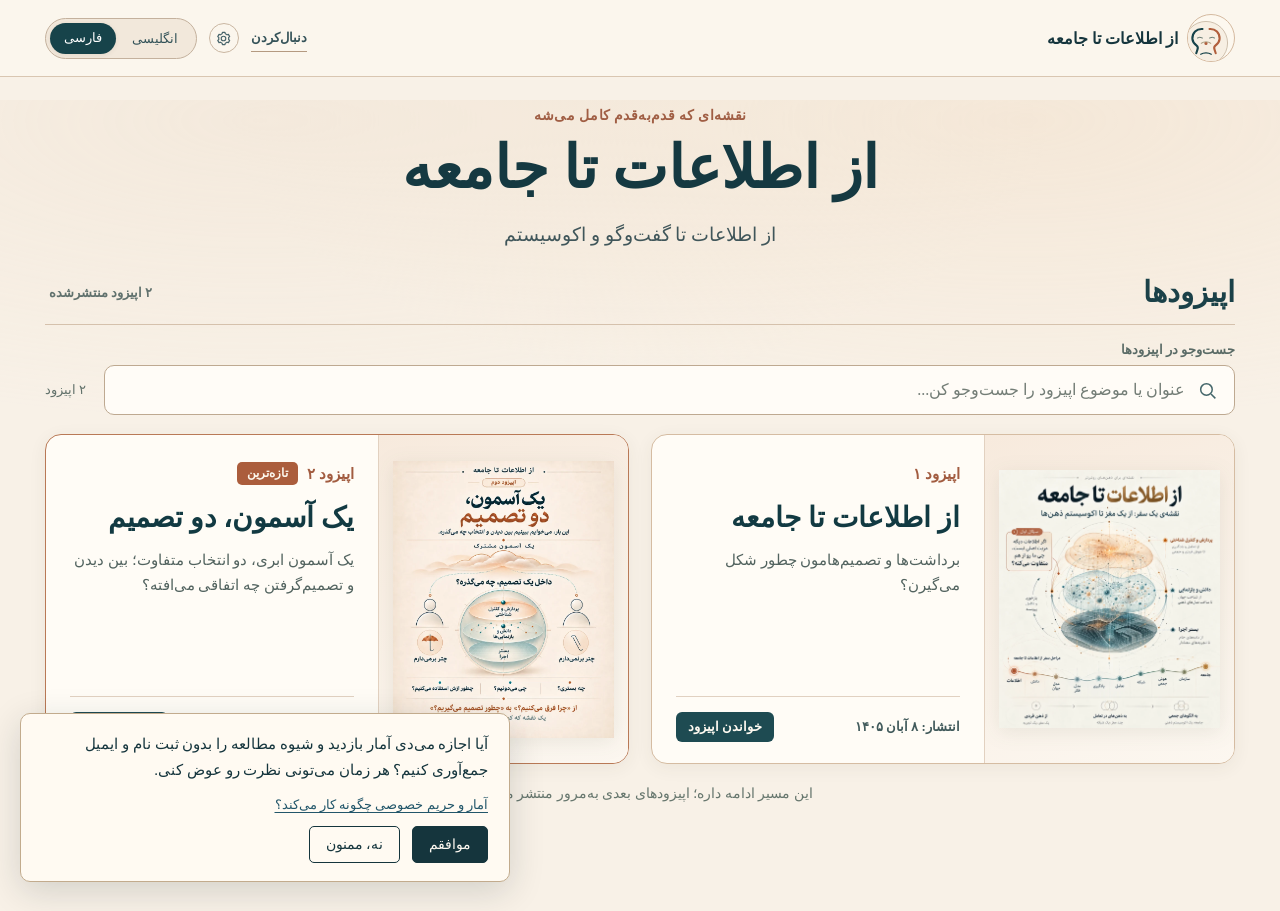
==== commit 68989dde: "Remove extra footer and lower callouts, harmonize copy (FTIS V11.1)" ====
--- a/index.html
+++ b/index.html
@@ -34,14 +34,13 @@
 <a aria-label="بازگشت به صفحه نخست" class="mark" href="#/home/fa" id="home-link"><span class="brand-emblem"><img alt="" decoding="async" height="52" src="assets/ftis-dialogue-mark.svg" width="52"/></span>
 <span class="mark-words" id="brand-name">از اطلاعات تا جامعه</span>
 </a>
-<nav aria-label="پیمایش سایت" class="main-nav" id="navigation">
-<a data-route="home" href="#/home/fa" id="nav-home">اپیزودها</a>
 
-
-</nav>
+<div class="header-tools"><a id="ftis-follow-link" class="header-follow-link" href="#" target="_blank" rel="noopener noreferrer" hidden>دنبال‌کردن</a>
+<button id="ftis-privacy" class="header-privacy" type="button" aria-label="تنظیمات حریم خصوصی" title="تنظیمات حریم خصوصی" hidden><svg aria-hidden="true" viewBox="0 0 24 24" width="17" height="17" fill="none" stroke="currentColor" stroke-width="1.65" stroke-linecap="round" stroke-linejoin="round"><circle cx="12" cy="12" r="3.2"/><path d="M19.2 13.5a7.7 7.7 0 0 0 0-3l1.5-1.2-1.8-3.1-1.9.6a8 8 0 0 0-2.5-1.5l-.4-2h-3.6l-.4 2A8 8 0 0 0 7.6 6.8l-1.9-.6-1.8 3.1 1.5 1.2a7.7 7.7 0 0 0 0 3L3.9 14.7l1.8 3.1 1.9-.6a8 8 0 0 0 2.5 1.5l.4 2h3.6l.4-2a8 8 0 0 0 2.5-1.5l1.9.6 1.8-3.1z"/></svg></button>
 <div aria-label="Language / زبان" class="language-switch" role="group">
 <button aria-pressed="true" data-lang="fa" type="button">فارسی</button>
 <button aria-pressed="false" data-lang="en" type="button">English</button>
+</div>
 </div>
 </div>
 </header>
@@ -110,20 +109,9 @@
   </nav>
 </aside>
 <article aria-label="متن کامل" class="article-column" id="reader-article">
-<div class="article-meta"><span class="article-meta-square"></span><span id="article-heading">متن کامل</span><span class="article-meta-rule"></span><button class="article-poster-link" id="rail-poster" type="button">دیدن پوستر</button></div>
+<div class="article-meta"><span class="article-meta-square"></span><span id="article-heading">متن کامل</span><span class="article-meta-rule"></span><button class="article-poster-link" id="rail-poster" type="button">دیدن پوستر</button><a class="reader-feedback-link" id="ftis-discussion-link" href="#" hidden>ثبت دیدگاه</a></div>
 <div class="article-paragraphs" id="article-paragraphs"></div>
-<div class="article-ending"><span aria-hidden="true" class="ending-ring"></span><span id="article-end-label">پایان معرفی</span></div>
-<section class="ftis-community" id="ftis-community" aria-label="گفت‌وگو و دنبال‌کردن" hidden>
- <div class="ftis-community-card" id="ftis-discussion" hidden>
-  <h2 id="ftis-discussion-heading"></h2><p id="ftis-discussion-description"></p>
-  <a class="ftis-community-cta" id="ftis-discussion-link" href="#"></a>
- </div>
- <div class="ftis-community-card" id="ftis-follow" hidden>
-  <h2 id="ftis-follow-heading"></h2><p id="ftis-follow-description"></p>
-  <a class="ftis-community-cta" id="ftis-follow-link" href="#"></a>
- </div>
-</section>
-<div class="reader-next"><a class="journey-next" id="next-episode-link" href="#/episode/02/fa" hidden>اپیزود دوم</a><a href="#/library/fa" id="all-articles-link">فهرست نوشته‌ها <span aria-hidden="true">↗</span></a></div>
+<nav class="reader-next" aria-label="ادامه خواندن"><a class="journey-next" id="next-episode-link" href="#/episode/02/fa" hidden>اپیزود دوم</a></nav>
 </article>
 </div>
 </div>
@@ -140,7 +128,6 @@
 </section>
 <section class="missing-page frame" hidden="" id="missing-page"><h1 id="missing-title">این نوشته هنوز منتشر نشده است.</h1><a href="#/library/fa" id="missing-link">فهرست نوشته‌ها</a></section>
 </main>
-<footer class="site-footer"><div class="frame footer-inner"><span id="footer-brand">از اطلاعات تا جامعه</span><span id="footer-note">یک مسیر، پرسش‌های بسیار</span><button id="ftis-privacy" class="ftis-privacy" type="button" hidden>حریم خصوصی</button><a id="ftis-data-policy" class="ftis-data-policy" href="privacy.html#fa">درباره داده‌ها</a><a href="#/episode/01/fa" id="footer-intro">اپیزود اول <span aria-hidden="true">↑</span></a></div></footer>
 <dialog aria-label="نمایش پوستر اصلی" id="poster-dialog"><div class="viewer-bar"><span class="viewer-title" id="viewer-title">پوستر اصلی</span><div class="viewer-actions"><button aria-pressed="false" class="viewer-zoom" id="poster-zoom" type="button">بزرگ‌نمایی جزئیات</button><button aria-label="بستن تصویر" class="dialog-close" id="poster-close" type="button">×</button></div></div><div class="viewer-stage" id="viewer-stage"><img alt="" id="dialog-image"/></div></dialog>
 <div aria-live="polite" class="message" hidden="" id="message"></div><aside id="ftis-analytics-consent" class="ftis-consent" hidden role="region" aria-label="Analytics preferences">
  <p id="ftis-consent-text"></p><a id="ftis-consent-details" class="ftis-consent-details" href="privacy.html#fa">درباره آمار و حریم خصوصی</a><div><button type="button" id="ftis-consent-yes"></button><button type="button" id="ftis-consent-no"></button></div>
--- a/styles.css
+++ b/styles.css
@@ -575,3 +575,20 @@
 @media(prefers-reduced-motion:reduce){.home-entry{transition:none}}
 /* Keep privacy controls readable against the new light footer. */
 body .site-footer #ftis-privacy{color:#224650!important}
+
+/* V11.1: reader cleanup. No footer, ending ornament or lower-page promotional cards. */
+.header-tools{display:flex;align-items:center;gap:12px;flex:0 0 auto}
+.header-follow-link{color:#355359;font-size:13px;font-weight:650;text-decoration:none;border-bottom:1px solid #b49a81;padding:5px 0;white-space:nowrap}
+.header-follow-link:hover{color:#a05e44}
+.header-privacy{display:inline-flex;align-items:center;justify-content:center;flex:0 0 30px;width:30px;height:30px;background:transparent;border:1px solid #cab7a2;border-radius:50%;color:#47646a;padding:0}
+.header-privacy:hover{background:#e7d9c8}
+.reader-feedback-link{font-size:12px;color:#89502f;border-bottom:1px solid #b99b7b;text-decoration:none;white-space:nowrap;padding:3px 0;margin-inline-start:3px}
+.reader-feedback-link:hover{color:#17434a}
+.reader-next:empty{display:none}
+.reader-next{padding-block:36px 0}
+.reading-region{padding-bottom:54px}
+/* Theme remains the shared paper/teal/copper palette approved for covers. */
+@media(max-width:750px){.header-tools{gap:8px}.header-follow-link{font-size:12px}.header-privacy{flex-basis:28px;width:28px;height:28px}.reader-feedback-link{font-size:11px}}
+@media(max-width:360px){.header-tools{gap:5px}.header-follow-link{font-size:11px}}
+
+@media(max-width:420px){.article-meta{flex-wrap:wrap;column-gap:11px;row-gap:9px}.article-meta-rule{min-width:24px}.reader-feedback-link{margin-inline-start:0}}
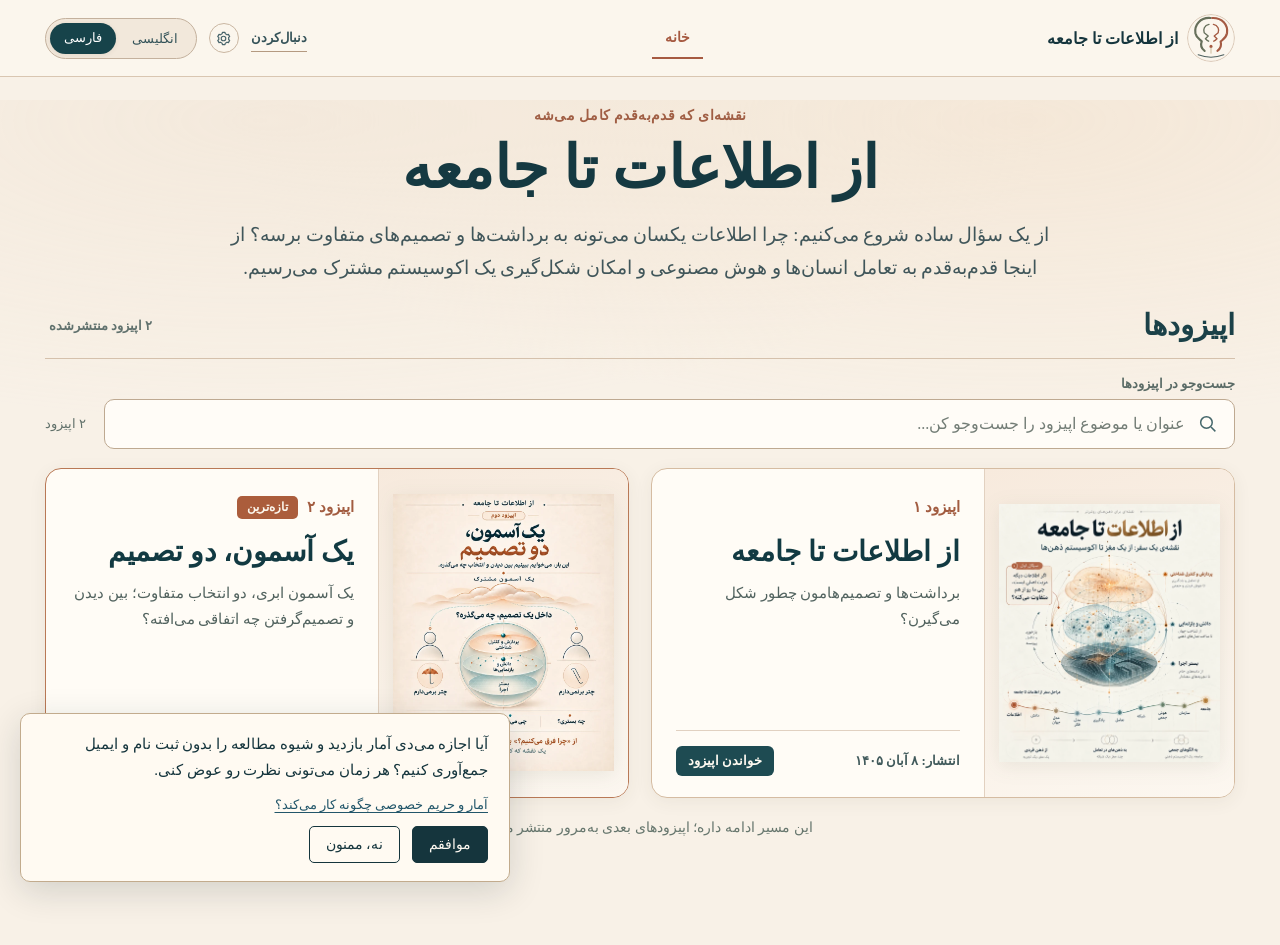
==== commit 0d73d52a: "Restore approved identity and unify favicon, revise home copy (FTIS V11.2)" ====
--- a/index.html
+++ b/index.html
@@ -15,7 +15,7 @@
 <meta property="og:image" content="https://rghba.github.io/from-information-to-society/assets/poster-en-preview.webp"/>
 <meta property="og:image:alt" content="From Information to Society: a bilingual series about cognition and coexistence"/>
 <meta name="robots" content="index, follow, max-image-preview:large"/>
-<link rel="apple-touch-icon" href="assets/site-icon.png"/>
+<link rel="apple-touch-icon" sizes="180x180" href="assets/apple-touch-icon.png?v=11.2"/>
 <title>از اطلاعات تا جامعه | From Information to Society</title>
 <link href="https://fonts.googleapis.com" rel="preconnect"/>
 <link crossorigin="" href="https://fonts.gstatic.com" rel="preconnect"/>
@@ -26,7 +26,9 @@
 <script defer="" src="app.js"></script>
 <script defer src="community-config.js"></script>
 <script defer src="community.js"></script>
-<link href="assets/site-icon.png" rel="icon" type="image/png"/></head>
+<link rel="icon" href="assets/ftis-dialogue-mark.svg?v=11.2" type="image/svg+xml"/>
+<link rel="icon" href="assets/favicon-32.png?v=11.2" type="image/png" sizes="32x32"/>
+<link rel="shortcut icon" href="favicon.ico?v=11.2"/></head>
 <body>
 <button class="skip-to-main" id="skip-to-main" type="button">رفتن به محتوای اصلی</button>
 <header class="site-header" id="top">
@@ -34,7 +36,7 @@
 <a aria-label="بازگشت به صفحه نخست" class="mark" href="#/home/fa" id="home-link"><span class="brand-emblem"><img alt="" decoding="async" height="52" src="assets/ftis-dialogue-mark.svg" width="52"/></span>
 <span class="mark-words" id="brand-name">از اطلاعات تا جامعه</span>
 </a>
-
+<nav class="header-home-nav" aria-label="ناوبری اصلی"><a id="nav-home" data-route="home" href="#/home/fa" aria-current="page">خانه</a></nav>
 <div class="header-tools"><a id="ftis-follow-link" class="header-follow-link" href="#" target="_blank" rel="noopener noreferrer" hidden>دنبال‌کردن</a>
 <button id="ftis-privacy" class="header-privacy" type="button" aria-label="تنظیمات حریم خصوصی" title="تنظیمات حریم خصوصی" hidden><svg aria-hidden="true" viewBox="0 0 24 24" width="17" height="17" fill="none" stroke="currentColor" stroke-width="1.65" stroke-linecap="round" stroke-linejoin="round"><circle cx="12" cy="12" r="3.2"/><path d="M19.2 13.5a7.7 7.7 0 0 0 0-3l1.5-1.2-1.8-3.1-1.9.6a8 8 0 0 0-2.5-1.5l-.4-2h-3.6l-.4 2A8 8 0 0 0 7.6 6.8l-1.9-.6-1.8 3.1 1.5 1.2a7.7 7.7 0 0 0 0 3L3.9 14.7l1.8 3.1 1.9-.6a8 8 0 0 0 2.5 1.5l.4 2h3.6l.4-2a8 8 0 0 0 2.5-1.5l1.9.6 1.8-3.1z"/></svg></button>
 <div aria-label="Language / زبان" class="language-switch" role="group">
@@ -50,7 +52,7 @@
   <header class="episode-landing-intro">
    <p class="episode-landing-kicker" id="home-eyebrow">مجموعه‌ای در حال شکل‌گرفتن</p>
    <h1 id="home-title">از اطلاعات تا جامعه</h1>
-   <p class="episode-landing-deck" id="home-deck">از اطلاعات تا شناخت و همزیستی ذهن‌ها؛ انسانی، دیگر ذهن‌های طبیعی و هوش مصنوعی. با هر اپیزود بخش تازه‌ای از مسیر را با هم می‌بینیم.</p>
+   <p class="episode-landing-deck" id="home-deck">از یک سؤال ساده شروع می‌کنیم: چرا اطلاعات یکسان می‌تونه به برداشت‌ها و تصمیم‌های متفاوت برسه؟ از اینجا قدم‌به‌قدم به تعامل انسان‌ها و هوش مصنوعی و امکان شکل‌گیری یک اکوسیستم مشترک می‌رسیم.</p>
   </header>
   <div class="home-index" id="home-index">
    <div class="home-index-heading">
--- a/styles.css
+++ b/styles.css
@@ -592,3 +592,22 @@
 @media(max-width:360px){.header-tools{gap:5px}.header-follow-link{font-size:11px}}
 
 @media(max-width:420px){.article-meta{flex-wrap:wrap;column-gap:11px;row-gap:9px}.article-meta-rule{min-width:24px}.reader-feedback-link{margin-inline-start:0}}
+
+/* V11.2: precisely one home navigation item, centered on desktop, accessible on mobile. */
+.header-home-nav{display:flex;align-items:center;justify-content:center;margin-inline:auto;flex:0 0 auto}
+.header-home-nav a{display:inline-block;color:#285055;font-size:14px;font-weight:750;line-height:1.5;padding:9px 13px;border-bottom:2px solid transparent;text-decoration:none;white-space:nowrap}
+.header-home-nav a:hover,.header-home-nav a[aria-current="page"]{color:#A65A41;border-bottom-color:#A65A41}
+body[dir="ltr"] .header-home-nav a{font-family:var(--latin);font-size:15px;font-weight:600}
+/* The approved V10 two-profile identity replaces the altered V11 face. */
+.brand-emblem{padding:0!important;overflow:hidden!important;border:0!important;background:transparent!important;border-radius:50%!important;box-shadow:none!important}
+.brand-emblem img{width:100%!important;height:100%!important;object-fit:contain!important}
+@media(max-width:750px){
+ /* A deliberate two-row mobile masthead: no overlapping title or follow button. */
+ .header-inner{display:grid!important;grid-template-columns:minmax(0,1fr) auto!important;grid-template-areas:"brand brand" "home tools"!important;min-height:0!important;height:auto!important;padding-block:9px 7px!important;column-gap:9px!important;row-gap:5px!important}
+ .mark{grid-area:brand;justify-self:start;min-width:0;max-width:100%}
+ .mark-words{white-space:normal!important;overflow-wrap:break-word;line-height:1.4}
+ .header-home-nav{grid-area:home;justify-self:start;align-self:center;order:0;flex:auto;width:auto;margin:0!important;border:0;justify-content:start}
+ .header-home-nav a{padding:5px 10px;font-size:13px}
+ body[dir="ltr"] .header-home-nav a{font-size:14px}
+ .header-tools{grid-area:tools;justify-self:end;align-self:center;min-width:0;max-width:100%;gap:6px}
+}
